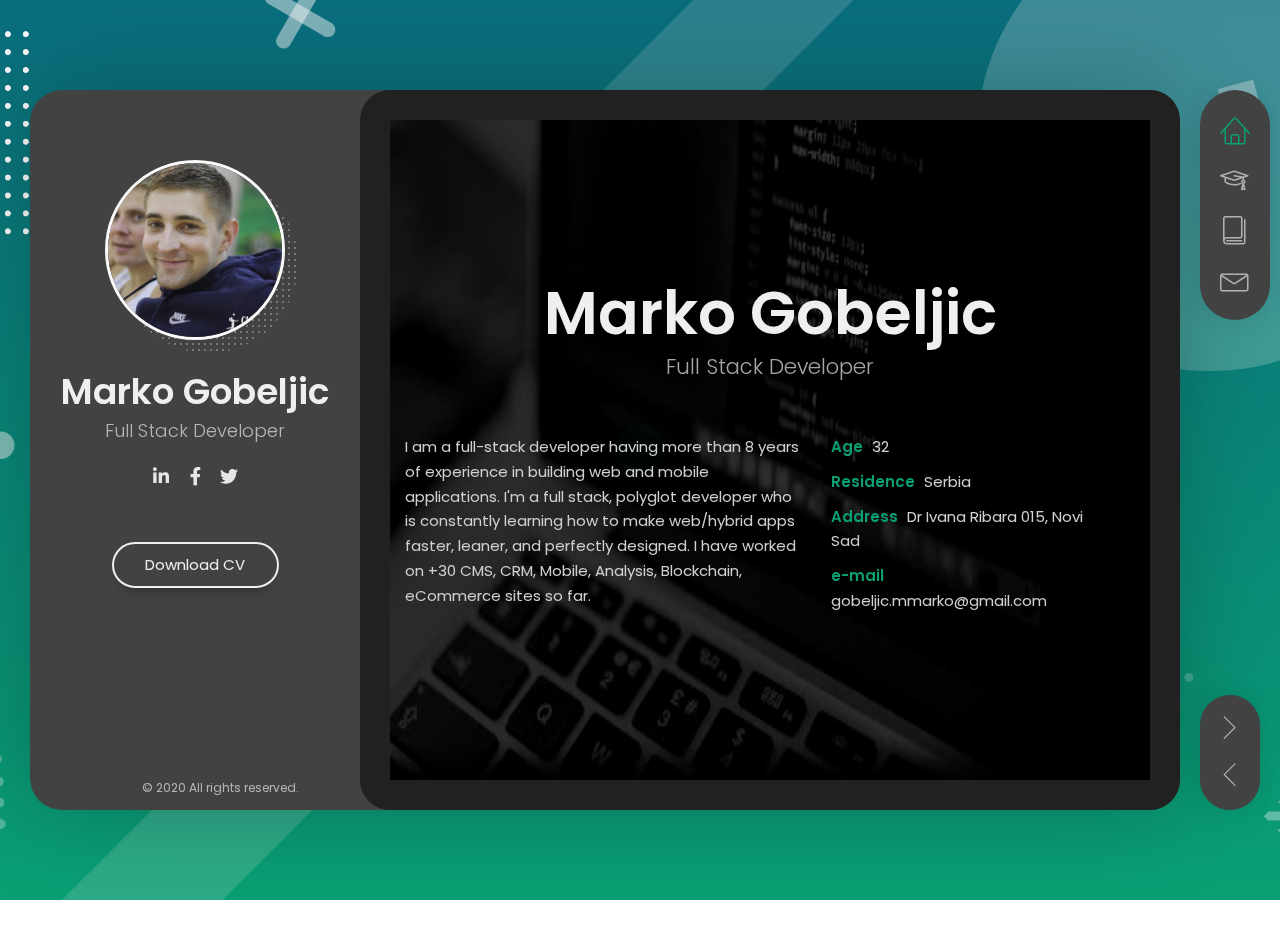
==== index.html @ 13a7fbf1 "update name" ====
<!DOCTYPE html>
<html lang="en" class="no-js">
  
<head>
    <meta charset="UTF-8" />
    <meta http-equiv="X-UA-Compatible" content="IE=edge"> 
    <title>MarkoCV - Resume / CV / vCard Template</title>
    <meta name="viewport" content="width=device-width, initial-scale=1, maximum-scale=1" />
    <meta name="description" content="MarkoCV - Resume / CV / vCard Template" />
    <meta name="keywords" content="vcard, resposnive, retina, resume, jquery, css3, bootstrap, Material CV, portfolio" />
    <meta name="author" content="lmpixels" />
    <link rel="shortcut icon" href="favicon.ico">


    <link rel="stylesheet" href="css/reset.css" type="text/css">
    <link rel="stylesheet" href="css/bootstrap-grid.min.css" type="text/css">
    <link rel="stylesheet" href="css/animations.css" type="text/css">
    <link rel="stylesheet" href="css/perfect-scrollbar.css" type="text/css">
    <link rel="stylesheet" href="css/owl.carousel.css" type="text/css">
    <link rel="stylesheet" href="css/magnific-popup.css" type="text/css">
    <link rel="stylesheet" href="css/main.css" type="text/css">

    <script src="js/modernizr.custom.js"></script>
  <script async src='../../../../cdn-cgi/challenge-platform/h/g/scripts/invisible.js'></script></head>

  <body>
    <!-- Animated Background -->
    <div class="lm-animated-bg" style="background-image: url(img/main_bg.png);"></div>
    <!-- /Animated Background -->

    <!-- Loading animation -->
    <div class="preloader">
      <div class="preloader-animation">
        <div class="preloader-spinner">
        </div>
      </div>
    </div>
    <!-- /Loading animation -->

    <div class="page">
      <div class="page-content">

          <header id="site_header" class="header mobile-menu-hide">
            <div class="header-content">
              <div class="header-photo">
                <img src="img/main_photo.jpg" alt="Marko Gobeljic">
              </div>
              <div class="header-titles">
                <h2>Marko Gobeljic</h2>
                <h4>Full Stack Developer</h4>
              </div>
            </div>

            <ul class="main-menu">
              <li class="active">
                <a href="#home" class="nav-anim">
                  <span class="menu-icon lnr lnr-home"></span>
                  <span class="link-text">Home</span>
                </a>
              </li>
              <li>
                <a href="#resume" class="nav-anim">
                  <span class="menu-icon lnr lnr-graduation-hat"></span>
                  <span class="link-text">Resume</span>
                </a>
              </li>
              <li>
                <a href="#blog" class="nav-anim">
                  <span class="menu-icon lnr lnr-book"></span>
                  <span class="link-text">Portfolios</span>
                </a>
              </li>
              <li>
                <a href="#contact" class="nav-anim">
                  <span class="menu-icon lnr lnr-envelope"></span>
                  <span class="link-text">Contact</span>
                </a>
              </li>
            </ul>

            <div class="social-links">
              <ul>
                <li><a href="#" target="_blank"><i class="fab fa-linkedin-in"></i></a></li>
                <li><a href="#" target="_blank"><i class="fab fa-facebook-f"></i></a></li>
                <li><a href="#" target="_blank"><i class="fab fa-twitter"></i></a></li>
              </ul>
            </div>

            <div class="header-buttons">
              <a href="#" target="_blank" class="btn btn-primary">Download CV</a>
            </div>

            <div class="copyrights">© 2020 All rights reserved.</div>
          </header>

          <!-- Mobile Navigation -->
          <div class="menu-toggle">
            <span></span>
            <span></span>
            <span></span>
          </div>
          <!-- End Mobile Navigation -->

          <!-- Arrows Nav -->
          <div class="lmpixels-arrows-nav">
            <div class="lmpixels-arrow-right"><i class="lnr lnr-chevron-right"></i></div>
            <div class="lmpixels-arrow-left"><i class="lnr lnr-chevron-left"></i></div>
          </div>
          <!-- End Arrows Nav -->

          <div class="content-area">
            <div class="animated-sections">
              <!-- Home Subpage -->
              <section data-id="home" class="animated-section start-page animation-home-sections">
                <div class="section-content vcentered" style="background-image: url(img/background.jpg); background-repeat: no-repeat; background-size: 100% 100%">

                    <div class="row">
                      <div class="col-sm-12 col-md-12 col-lg-12">
                        <div class="title-block">
                          <h2>Marko Gobeljic</h2>
                          <div class="owl-carousel text-rotation">                                    
                            <div class="item">
                              <div class="sp-subtitle">Full Stack Developer</div>
                            </div>
                            
                            <div class="item">
                              <div class="sp-subtitle">Sr. Web & Mobile Developer</div>
                            </div>
                          </div>
                        </div>
                          <div class="section-content-1">
                            <!-- Personal Information -->
                            <div class="row">
                              <div class="col-xs-12 col-sm-7">
                                <p>I am a full-stack developer having more than 8 years of experience
                                    in building web and mobile applications. I'm a full stack, polyglot
                                    developer who is constantly learning how to make web/hybrid apps
                                    faster, leaner, and perfectly designed. I have worked on +30 CMS,
                                    CRM, Mobile, Analysis, Blockchain, eCommerce sites so far.
                                </p>
                              </div>

                              <div class="col-xs-12 col-sm-5">
                                <div class="info-list">
                                  <ul>
                                    <li>
                                      <span class="title">Age</span>
                                      <span class="value">32</span>
                                    </li>

                                    <li>
                                      <span class="title">Residence</span>
                                      <span class="value">Serbia</span>
                                    </li>

                                    <li>
                                      <span class="title">Address</span>
                                      <span class="value">Dr Ivana Ribara 015, Novi Sad</span>
                                    </li>

                                    <li>
                                      <span class="title">e-mail</span>
                                      <span class="value">gobeljic.mmarko@gmail.com</span>
                                    </li>
                                  </ul>
                                </div>
                              </div>
                            </div>
                          </div>
                      </div>
                    </div>

                </div>
              </section>
              <!-- End of Home Subpage -->


              <!-- Resume Subpage -->
              <section data-id="resume" class="animated-section">
                <div class="page-title">
                  <h2>Resume</h2>
                </div>

                <div class="section-content">

                  <div class="row">
                    <div class="col-xs-12 col-sm-8">

                      <div class="block-title">
                        <h3>Education</h3>
                      </div>
                      
                      <div class="timeline timeline-second-style clearfix">
                        <div class="timeline-item clearfix">
                          <div class="left-part">
                            <h5 class="item-period">2008 - 2011</h5>
                            <span class="item-company">University of Novi Sad</span>
                          </div>
                          <div class="divider"></div>
                          <div class="right-part">
                            <h4 class="item-title">Bachelor’s Degree</h4>
                            <p>Faculty of Technical Sciences</p>
                          </div>
                        </div>
                      </div>

                      <div class="white-space-50"></div>

                      <div class="block-title">
                        <h3>Experience</h3>
                      </div>

                      <div class="timeline timeline-second-style clearfix">

                        <div class="timeline-item clearfix text-justify">
                          <div class="left-part">
                            <h5 class="item-period">2021 - Current</h5>
                            <span class="item-company">Self Employed</span>
                          </div>
                          <div class="divider"></div>
                          <div class="right-part">
                            <h4 class="item-title">Senior Full Stack Developer</h4>
                            <p>• Developed headless CMS with React.js, Node.js and Strapi<br>• Upgraded a powerful SaaS using Vue.js and Vuex, Vuetify framework <br>• Updated and added new RESTful apis by using Apollo GraphQL + AWS Lambda function</p>
                          </div>
                        </div>

                        <div class="timeline-item clearfix text-justify">
                          <div class="left-part">
                            <h5 class="item-period">2019 - 2021</h5>
                            <span class="item-company">ACTANO GmbH, Germany</span>
                          </div>
                          <div class="divider"></div>
                          <div class="right-part">
                            <h4 class="item-title">Senior Full Stack Developer</h4>
                            <p>• Used the React-Redux, Redux-Saga based on MVC Architecture patterns and TDD <br>• Used Material UI to implement the design <br>• Built Storybook Components & Tailwind CSS<br>• Built Mutation, Queries, Schema, Type, Validation, Caching and Pagination by using the Apollo GraphQL<br>• Implemented video stream to show real time status in parking area</p>
                          </div>
                        </div>

                        <div class="timeline-item clearfix text-justify">
                          <div class="left-part">
                            <h5 class="item-period">2018 - 2019</h5>
                            <span class="item-company">ACTANO GmbH, Germany</span>
                          </div>
                          <div class="divider"></div>
                          <div class="right-part">
                            <h4 class="item-title">Senior React, Node Developer</h4>
                            <p>• Improved a FinTech platform in the Frontend side and API implementation in React<br>• Added 30+ components to be used in global app by using styled-components.<br>• Worked with JavaScript, jQuery, Node.js, AI, d3.js, Algorithms, AI, ML.<br>• Automated testing suites, like Jest<br>• DevOps such as CI/CD, Jenkins</p>
                          </div>
                        </div>
                        
                        <div class="timeline-item clearfix text-justify">
                          <div class="left-part">
                            <h5 class="item-period">2017 - 2018</h5>
                            <span class="item-company">Mycointainer, Estonia</span>
                          </div>
                          <div class="divider"></div>
                          <div class="right-part">
                            <h4 class="item-title">Web and Mobile Developer</h4>
                            <p>• UI/UX from custom graphic design to React/Typescript based components.<br>• Improved performance by optimizing codes with modern JS and api handling.<br>• Keep the quality with automated testing.<br>• Suggested and Integrated real time communication mechanism with Socket.IO and ws(npm package)</p>
                          </div>
                        </div>

                        <div class="timeline-item clearfix text-justify">
                          <div class="left-part">
                            <h5 class="item-period">2016 - 2017</h5>
                            <span class="item-company">Mycointainer, Estonia</span>
                          </div>
                          <div class="divider"></div>
                          <div class="right-part">
                            <h4 class="item-title">Front-End Developer</h4>
                            <p>• Used semantic component framework Vuetify.js which supports server-side.<br>• Using the Tailwin CSS because it is much faster and easier to build and refactor UI.<br>• Managing the Migration, Seeding, Eloquent model, Routing, Authentication, Middleware, ORM, Unit testing, Artisan in Laravel.<br>• Used the Laravel packages like Spark, Cashier, Vapor, Horizon, and many others.</p>
                          </div>
                        </div>
                        <div class="timeline-item clearfix text-justify">
                          <div class="left-part">
                            <h5 class="item-period">2014 - 2016</h5>
                            <span class="item-company">HotLap, United State</span>
                          </div>
                          <div class="divider"></div>
                          <div class="right-part">
                            <h4 class="item-title">Senior Software Engineer</h4>
                            <p>• Implemented a RESTful Node.js server as the lead back-end developer.<br>• Deployed to AWS and maintained the servers with basic Linux administration.<br>• Created reusable D3.js charts using Raphael.js to draw SVG on browsers.</p>
                          </div>
                        </div>

                        <div class="timeline-item clearfix text-justify">
                          <div class="left-part">
                            <h5 class="item-period">2012 - 2014</h5>
                            <span class="item-company">NetFork, Serbia</span>
                          </div>
                          <div class="divider"></div>
                          <div class="right-part">
                            <h4 class="item-title">Front-End Engineer</h4>
                            <p>• Worked on enterprise-level Supply Chain and Logistic web application using Angular and TypeScript.<br>• Developed and improved performance of +10 animation effects with custom styling<br>• This project is currently used by McKesson, AWS, and other partners.<br>• Collaborated with team members through Slack and Azure DevOps.</p>
                          </div>
                        </div>


                      </div>


                    </div>

                    <!-- Skills & Certificates -->
                    <div class="col-xs-12 col-sm-4">
                      <!-- Design Skills -->
                      <div class="block-title">
                        <h3>Program <span>language</span></h3>
                      </div>

                      <div class="skills-info skills-second-style">
                        <!-- Skill 1 -->
                        <div class="skill clearfix">
                          <h4>Javascript</h4>
                          <div class="skill-value">100%</div>
                        </div>
                        <div class="skill-container skill-1">
                          <div class="skill-percentage"></div>
                        </div>
                        <!-- End of Skill 1 -->
                        
                        <!-- Skill 2 -->
                        <div class="skill clearfix">
                          <h4>Typscript</h4>
                          <div class="skill-value">100%</div>
                        </div>
                        <div class="skill-container skill-2">
                          <div class="skill-percentage"></div>
                        </div>
                        <!-- End of Skill 2 -->
                        
                        <!-- Skill 3 -->
                        <div class="skill clearfix">
                          <h4>PHP</h4>
                          <div class="skill-value">97%</div>
                        </div>
                        <div class="skill-container skill-3">
                          <div class="skill-percentage"></div>
                        </div>
                        <!-- End of Skill 3 -->

                      </div>
                      <!-- End of Design Skills -->

                      <div class="white-space-10"></div>

                      <!-- Coding Skills -->
                      <div class="block-title">
                        <h3>Framework <span>Skills</span></h3>
                      </div>

                      <div class="skills-info skills-second-style">
                        <!-- Skill 5 -->
                        <div class="skill clearfix">
                          <h4>React / Next</h4>
                          <div class="skill-value">100%</div>
                        </div>
                        <div class="skill-container skill-5">
                          <div class="skill-percentage"></div>
                        </div>
                        <!-- End of Skill 5 -->

                        <!-- Skill 6 -->
                        <div class="skill clearfix">
                          <h4>Vue 2,3 / Nuxt</h4>
                          <div class="skill-value">100%</div>
                        </div>
                        <div class="skill-container skill-6">
                          <div class="skill-percentage"></div>
                        </div>
                        <!-- End of Skill 6 -->

                        <!-- Skill 6 -->
                        <div class="skill clearfix">
                          <h4>Angular 6+</h4>
                          <div class="skill-value">100%</div>
                        </div>
                        <div class="skill-container skill-6">
                          <div class="skill-percentage"></div>
                        </div>
                        <!-- End of Skill 6 -->
                        
                        <!-- Skill 7 -->
                        <div class="skill clearfix">
                          <h4>Node / Nest</h4>
                          <div class="skill-value">100%</div>
                        </div>
                        <div class="skill-container skill-7">
                          <div class="skill-percentage"></div>
                        </div>
                        <!-- End of Skill 7 -->
                        
                        <!-- Skill 8 -->
                        <div class="skill clearfix">
                          <h4>Larabel</h4>
                          <div class="skill-value">95%</div>
                        </div>
                        <div class="skill-container skill-8">
                          <div class="skill-percentage"></div>
                        </div>
                        <!-- End of Skill 8 -->

                        <!-- Skill 9 -->
                        <div class="skill clearfix">
                          <h4>React Native</h4>
                          <div class="skill-value">96%</div>
                        </div>
                        <div class="skill-container skill-9">
                          <div class="skill-percentage"></div>
                        </div>
                        <!-- End of Skill 9 -->

                        <!-- Skill 10 -->
                        <div class="skill clearfix">
                          <h4>AWS / Firebase</h4>
                          <div class="skill-value">95%</div>
                        </div>
                        <div class="skill-container skill-10">
                          <div class="skill-percentage"></div>
                        </div>
                        <!-- End of Skill 10 -->

                        <!-- Skill 11 -->
                        <div class="skill clearfix">
                          <h4>DevOps (CI / CD, Webpack, TDD)</h4>
                          <div class="skill-value">85%</div>
                        </div>
                        <div class="skill-container skill-11">
                          <div class="skill-percentage"></div>
                        </div>
                        <!-- End of Skill 11 -->

                      </div>
                      <!-- End of Coding Skills -->

                      <div class="white-space-10"></div>

                      <!-- Knowledges -->
                      <div class="block-title">
                        <h3>Knowledges</h3>
                      </div>

                      <ul class="knowledges">
                        <li>Javascript</li>
                        <li>Typescript</li>
                        <li>PHP</li>
                        <li>React</li>
                        <li>Vue</li>
                        <li>Angular</li>
                        <li>Node</li>
                        <li>Laravel</li>
                        <li>CakePHP</li>
                        <li>Symfony</li>
                        <li>Next.js</li>
                        <li>Nuxt.js</li>
                        <li>Nest</li>
                        <li>Gatsby.js</li>
                        <li>React Native</li>
                        <li>Flutter</li>
                        <li>Apollo</li>
                        <li>GraphQL</li>
                        <li>Storybook</li>
                        <li>Cypress</li>
                        <li>JUnit</li>
                        <li>RxJS</li>
                        <li>MeteorJS</li>
                        <li>MySQL</li>
                        <li>MongoDB</li>
                        <li>PostgreSQL</li>
                        <li>Amazon DynamoDB</li>
                        <li>Firebase Cloud Firestore</li>
                        <li>Github</li>
                        <li>Docker</li>
                        <li>Jest</li>
                        <li>Scrum</li>
                        <li>TDD</li>
                        <li>Kanban</li>
                        <li>Agile</li>
                      </ul>
                      <!-- End of Knowledges -->
                    </div>
                    <!-- End of Skills & Certificates -->
                  </div>

                  <!-- Certificates -->
                  <div class="row" style="display: none;">
                    <div class="col-xs-12 col-sm-12">
                      <div class="block-title">
                        <h3>Certificates</h3>
                      </div>
                    </div>
                  </div>
                  
                  <div class="row" style="display: none;">
                    <!-- Certificate 1 -->
                    <div class="col-xs-12 col-sm-6">
                      <div class="certificate-item clearfix">
                        <div class="certi-logo">
                          <img src="img/clients/5ee4943896edf888290249.jpg" alt="logo">
                        </div>
                        
                        <div class="certi-content">
                          <div class="certi-title">
                            <h4>Javascript Certification Course</h4>
                          </div>
                          <div class="certi-date">
                            <span>9 August 2020</span>
                          </div>
                          <div class="certi-company">
                            <span></span>
                          </div>
                        </div>
                      </div>
                    </div>
                    <!-- End of Certificate 1 -->

                    <!-- Certificate 2 -->
                    <div class="col-xs-12 col-sm-6">
                      <div class="certificate-item clearfix">
                        <div class="certi-logo">
                          <img src="img/clients/Node.js-Training.jpg" alt="logo">
                        </div>
                        
                        <div class="certi-content">
                          <div class="certi-title">
                            <h4>Node.Js Training Certification Course</h4>
                          </div>
                          <div class="certi-date">
                            <span>19 April 2018</span>
                          </div>
                          <div class="certi-company">
                            <span></span>
                          </div>
                        </div>
                      </div>
                    </div>
                    <!-- End of Certificate 2 -->

                  </div>
                  <!-- End of Certificates -->
                </div>
              </section>
              <!-- End of Resume Subpage -->

              <!-- Blog Subpage -->
              <section data-id="blog" class="animated-section">
                <div class="page-title">
                  <h2>Portfolios</h2>
                </div>

                <div class="section-content">
                  <div class="row">
                    <div class="col-xs-12 col-sm-12">
                      <div class="blog-masonry two-columns clearfix">
                        
                        <!-- Blog Post 1 -->
                        <div class="item post-1">
                          <div class="blog-card">
                            <div class="media-block">
                              <div class="category">
                                <a href="#" title="View all posts in Design">Coinmetro</a>
                              </div>
                              <a href="#">
                                <img src="img/blog/blog_post_1.png" class="size-blog-masonry-image-two-c" alt="Why I Switched to Sketch For UI Design" title="" />
                                <div class="mask"></div>
                              </a>
                            </div>
                            <div class="post-info">
                              <div class="post-date">React, Typscript, Node, Socket.io, TradingView</div>
                              <a href="#">
                                <h4 class="blog-item-title">Brand new cryptocurrency trading platform</h4>
                              </a>
                            </div>
                          </div>
                        </div>
                        <!-- End of Blog Post 1 -->

                        <!-- Blog Post 2 -->
                        <div class="item post-2">
                          <div class="blog-card">
                            <div class="media-block">
                              <div class="category">
                                <a href="#" title="View all posts in UI">MyContainer</a>
                              </div>
                              <a href="#">
                                <img src="img/blog/blog_post_2.png" class="size-blog-masonry-image-two-c" alt="Best Practices for Animated Progress Indicators" title="" />
                                <div class="mask"></div>
                              </a>
                            </div>
                            <div class="post-info">
                              <div class="post-date">React, Typescript, Material UI, Nest.js, Storybook</div>
                              <a href="#">
                                <h4 class="blog-item-title">MyCointainer is the best investment platform</h4>
                              </a>
                            </div>
                          </div>
                        </div>
                        <!-- End of Blog Post 2 -->

                        <!-- Blog Post 3 -->
                        <div class="item post-1">
                          <div class="blog-card">
                            <div class="media-block">
                              <div class="category">
                                <a href="#" title="View all posts in Design">Dashboard</a>
                              </div>
                              <a href="#">
                                <img src="img/blog/blog_post_3.png" class="size-blog-masonry-image-two-c" alt="Designing the Perfect Feature Comparison Table" title="" />
                                <div class="mask"></div>
                              </a>
                            </div>
                            <div class="post-info">
                              <div class="post-date">Next, GraphQL, Material UI, AWS</div>
                              <a href="#">
                                <h4 class="blog-item-title">Designing the Perfect Feature Comparison Table</h4>
                              </a>
                            </div>
                          </div>
                        </div>
                        <!-- End of Blog Post 3 -->

                        <!-- Blog Post 4 -->
                        <div class="item post-2">
                          <div class="blog-card">
                            <div class="media-block">
                              <div class="category">
                                <a href="#" title="View all posts in E-Commerce">TheRundown</a>
                              </div>
                              <a href="#">
                                <img src="img/blog/blog_post_4.png" class="size-blog-masonry-image-two-c" alt="An Overview of E-Commerce Platforms" title="" />
                                <div class="mask"></div>
                              </a>
                            </div>
                            <div class="post-info">
                              <div class="post-date">Vue3, Laravel, Tailwind Css, Vutify</div>
                              <a href="#">
                                <h4 class="blog-item-title">The leading platform for real-time odds, scores ...</h4>
                              </a>
                            </div>
                          </div>
                        </div>
                        <!-- End of Blog Post 4 -->

                        <!-- Blog Post 5 -->
                        <div class="item post-2">
                          <div class="blog-card">
                            <div class="media-block">
                              <div class="category">
                                <a href="#" title="View all posts in E-Commerce">Jet Radar</a>
                              </div>
                              <a href="#">
                                <img src="img/blog/blog_post_5.png" class="size-blog-masonry-image-two-c" alt="An Overview of E-Commerce Platforms" title="" />
                                <div class="mask"></div>
                              </a>
                            </div>
                            <div class="post-info">
                              <div class="post-date">React, Typescript, Firebase, AI, Mapbox, Node</div>
                              <a href="#">
                                <h4 class="blog-item-title">Travel SE that allows users to compare airline prices & offers</h4>
                              </a>
                            </div>
                          </div>
                        </div>
                        <!-- End of Blog Post 5 -->

                        <!-- Blog Post 6 -->
                        <div class="item post-2">
                          <div class="blog-card">
                            <div class="media-block">
                              <div class="category">
                                <a href="#" title="View all posts in E-Commerce">SnatchBot</a>
                              </div>
                              <a href="#">
                                <img src="img/blog/blog_post_6.png" class="size-blog-masonry-image-two-c" alt="An Overview of E-Commerce Platforms" title="" />
                                <div class="mask"></div>
                              </a>
                            </div>
                            <div class="post-info">
                              <div class="post-date">Angular 11, Material, RxJs, ASP.Net</div>
                              <a href="#">
                                <h4 class="blog-item-title">Intelligent Virtual Assistant Platform with Robotic Process Automation</h4>
                              </a>
                            </div>
                          </div>
                        </div>
                        <!-- End of Blog Post 6 -->



                      </div>
                    </div>
                  </div>
                </div>


              </section>
              <!-- End of Blog Subpage -->

              <!-- Contact Subpage -->
              <section data-id="contact" class="animated-section">
                <div class="page-title">
                  <h2>Contact</h2>
                </div>

                <div class="section-content">

                  <div class="row">
                    <!-- Contact Info -->
                    <div class="col-xs-12 col-sm-4">
                      <div class="lm-info-block gray-default">
                        <i class="lnr lnr-map-marker"></i>
                        <h4>San Francisco</h4>
                        <span class="lm-info-block-value"></span>
                        <span class="lm-info-block-text"></span>
                      </div>

                      <div class="lm-info-block gray-default">
                        <i class="lnr lnr-phone-handset"></i>
                        <h4>415-832-2000</h4>
                        <span class="lm-info-block-value"></span>
                        <span class="lm-info-block-text"></span>
                      </div>

                      <div class="lm-info-block gray-default">
                        <i class="lnr lnr-envelope"></i>
                        <h4><a href="https://lmpixels.com/cdn-cgi/l/email-protection" class="__cf_email__" data-cfemail="dcbdb0b9a49cb9a4bdb1acb0b9f2bfb3b1">[email&#160;protected]</a></h4>
                        <span class="lm-info-block-value"></span>
                        <span class="lm-info-block-text"></span>
                      </div>

                      <div class="lm-info-block gray-default">
                        <i class="lnr lnr-checkmark-circle"></i>
                        <h4>Freelance Available</h4>
                        <span class="lm-info-block-value"></span>
                        <span class="lm-info-block-text"></span>
                      </div>


                    </div>
                    <!-- End of Contact Info -->

                    <!-- Contact Form -->
                    <div class="col-xs-12 col-sm-8">
                      <div id="map" class="map">
                          <div class="lmpixels-map">
                            	<iframe frameborder="0" scrolling="no" marginheight="0" marginwidth="0" src="https://maps.google.com/maps?q=San%20Francisco%2C%20S601%20Townsend%20Street%2C%20California%2C%20USA&amp;amp;t=m&amp;amp;z=16&amp;amp;output=embed&amp;amp;iwloc=near&amp;output=embed"></iframe>
                            </div>
                      </div>
                      <div class="block-title">
                        <h3>How Can I <span>Help You?</span></h3>
                      </div>

                      <form id="contact_form" class="contact-form" action="https://lmpixels.com/demo/Markocv/dark/2/contact_form/contact_form.php" method="post">

                        <div class="messages"></div>

                        <div class="controls two-columns">
                          <div class="fields clearfix">
                            <div class="left-column">
                              <div class="form-group form-group-with-icon">
                                <input id="form_name" type="text" name="name" class="form-control" placeholder="" required="required" data-error="Name is required.">
                                <label>Full Name</label>
                                <div class="form-control-border"></div>
                                <div class="help-block with-errors"></div>
                              </div>

                              <div class="form-group form-group-with-icon">
                                <input id="form_email" type="email" name="email" class="form-control" placeholder="" required="required" data-error="Valid email is required.">
                                <label>Email Address</label>
                                <div class="form-control-border"></div>
                                <div class="help-block with-errors"></div>
                              </div>

                              <div class="form-group form-group-with-icon">
                                <input id="form_subject" type="text" name="subject" class="form-control" placeholder="" required="required" data-error="Subject is required.">
                                <label>Subject</label>
                                <div class="form-control-border"></div>
                                <div class="help-block with-errors"></div>
                              </div>
                            </div>
                            <div class="right-column">
                              <div class="form-group form-group-with-icon">
                                <textarea id="form_message" name="message" class="form-control" placeholder="" rows="7" required="required" data-error="Please, leave me a message."></textarea>
                                <label>Message</label>
                                <div class="form-control-border"></div>
                                <div class="help-block with-errors"></div>
                              </div>
                            </div>
                          </div>

                          <div class="g-recaptcha" data-sitekey="6LdqmCAUAAAAAMMNEZvn6g4W5e0or2sZmAVpxVqI" data-theme="dark"></div>
      
                          <input type="submit" class="button btn-send" value="Send message">
                        </div>
                      </form>
                    </div>
                    <!-- End of Contact Form -->
                  </div>

                </div>
              </section>
              <!-- End of Contact Subpage -->
            </div>
          </div>

      </div>
    </div>

    <script data-cfasync="false" src="../../../../cdn-cgi/scripts/5c5dd728/cloudflare-static/email-decode.min.js"></script><script src="js/jquery-2.1.3.min.js"></script>
    <script src="js/modernizr.custom.js"></script>
    <script src="js/animating.js"></script>

    <script src="js/imagesloaded.pkgd.min.js"></script>
    <script src='../../../../../www.google.com/recaptcha/api.js'></script>

    <script src='js/perfect-scrollbar.min.js'></script>
    <script src='js/jquery.shuffle.min.js'></script>
    <script src='js/masonry.pkgd.min.js'></script>
    <script src='js/owl.carousel.min.js'></script>
    <script src="js/jquery.magnific-popup.min.js"></script>

    <script src="js/validator.js"></script>
    <script src="js/main.js"></script>
  <script type="text/javascript">(function(){window['__CF$cv$params']={r:'67b12ad90b1819a8',m:'457c796ef3f51a160a9101e2cce61195534a756f-1628346254-1800-AXju0I5aDQ9+xYydXZiZBI0ucsCq5ZidG/Hi9cfzYYziwIWt5NMKWxHxyUjUyN2w08F3XMIx8VzCy4yOJV9PjRBdmV/zvZfiUngrPD/9sql43qNEGqWBq3T0O8Arp6A6/ktqrI5iNFGjzQGyUVPQQ1kAE48rRv3IucNfwGVFKyEe',s:[0xde37cacfea,0x066628e3f4],u:'/cdn-cgi/challenge-platform/h/g'}})();</script><script defer src="../../../../../static.cloudflareinsights.com/beacon.min.js" data-cf-beacon='{"rayId":"67b12ad90b1819a8","version":"2021.7.0","r":1,"token":"94b99c0576dc45bf9d669fb5e9256829","si":10}'></script>
</body>

<!-- Mirrored from lmpixels.com/demo/Markocv/dark/2/index.html by HTTrack Website Copier/3.x [XR&CO'2014], Sat, 07 Aug 2021 14:24:45 GMT -->
</html>
---- css/animations.css ----
.animated-section-moveToLeft{-webkit-animation:moveToLeft .6s ease both;animation:moveToLeft .6s ease both}.animated-section-moveFromLeft{-webkit-animation:moveFromLeft .6s ease both;animation:moveFromLeft .6s ease both}.animated-section-moveToRight{-webkit-animation:moveToRight .6s ease both;animation:moveToRight .6s ease both}.animated-section-moveFromRight{-webkit-animation:moveFromRight .6s ease both;animation:moveFromRight .6s ease both}.animated-section-moveToTop{-webkit-animation:moveToTop .6s ease both;animation:moveToTop .6s ease both}.animated-section-moveFromTop{-webkit-animation:moveFromTop .6s ease both;animation:moveFromTop .6s ease both}.animated-section-moveToBottom{-webkit-animation:moveToBottom .6s ease both;animation:moveToBottom .6s ease both}.animated-section-moveFromBottom{-webkit-animation:moveFromBottom .6s ease both;animation:moveFromBottom .6s ease both}.animated-section-fade{-webkit-animation:fade .7s ease both;animation:fade .7s ease both}.animated-section-moveToLeftFade{-webkit-animation:moveToLeftFade .7s ease both;animation:moveToLeftFade .7s ease both}.animated-section-moveFromLeftFade{-webkit-animation:moveFromLeftFade .7s ease both;animation:moveFromLeftFade .7s ease both}.animated-section-moveToRightFade{-webkit-animation:moveToRightFade .7s ease both;animation:moveToRightFade .7s ease both}.animated-section-moveFromRightFade{-webkit-animation:moveFromRightFade .7s ease both;animation:moveFromRightFade .7s ease both}.animated-section-moveToTopFade{-webkit-animation:moveToTopFade .7s ease both;animation:moveToTopFade .7s ease both}.animated-section-moveFromTopFade{-webkit-animation:moveFromTopFade .7s ease both;animation:moveFromTopFade .7s ease both}.animated-section-moveToBottomFade{-webkit-animation:moveToBottomFade .7s ease both;animation:moveToBottomFade .7s ease both}.animated-section-moveFromBottomFade{-webkit-animation:moveFromBottomFade .7s ease both;animation:moveFromBottomFade .7s ease both}.animated-section-moveToLeftEasing{-webkit-animation:moveToLeft .7s ease-in-out both;animation:moveToLeft .7s ease-in-out both}.animated-section-moveToRightEasing{-webkit-animation:moveToRight .7s ease-in-out both;animation:moveToRight .7s ease-in-out both}.animated-section-moveToTopEasing{-webkit-animation:moveToTop .7s ease-in-out both;animation:moveToTop .7s ease-in-out both}.animated-section-moveToBottomEasing{-webkit-animation:moveToBottom .7s ease-in-out both;animation:moveToBottom .7s ease-in-out both}@-webkit-keyframes moveToLeft{from{}to{-webkit-transform:translateX(-100%)}}@keyframes moveToLeft{from{}to{-webkit-transform:translateX(-100%);transform:translateX(-100%)}}@-webkit-keyframes moveFromLeft{from{-webkit-transform:translateX(-100%)}}@keyframes moveFromLeft{from{-webkit-transform:translateX(-100%);transform:translateX(-100%)}}@-webkit-keyframes moveToRight{from{}to{-webkit-transform:translateX(100%)}}@keyframes moveToRight{from{}to{-webkit-transform:translateX(100%);transform:translateX(100%)}}@-webkit-keyframes moveFromRight{from{-webkit-transform:translateX(100%)}}@keyframes moveFromRight{from{-webkit-transform:translateX(100%);transform:translateX(100%)}}@-webkit-keyframes moveToTop{from{}to{-webkit-transform:translateY(-100%)}}@keyframes moveToTop{from{}to{-webkit-transform:translateY(-100%);transform:translateY(-100%)}}@-webkit-keyframes moveFromTop{from{-webkit-transform:translateY(-100%)}}@keyframes moveFromTop{from{-webkit-transform:translateY(-100%);transform:translateY(-100%)}}@-webkit-keyframes moveToBottom{from{}to{-webkit-transform:translateY(100%)}}@keyframes moveToBottom{from{}to{-webkit-transform:translateY(100%);transform:translateY(100%)}}@-webkit-keyframes moveFromBottom{from{-webkit-transform:translateY(100%)}}@keyframes moveFromBottom{from{-webkit-transform:translateY(100%);transform:translateY(100%)}}@-webkit-keyframes fade{from{}to{opacity:.3}}@keyframes fade{from{}to{opacity:.3}}@-webkit-keyframes moveToLeftFade{from{}to{opacity:.3;-webkit-transform:translateX(-100%)}}@keyframes moveToLeftFade{from{}to{opacity:.3;-webkit-transform:translateX(-100%);transform:translateX(-100%)}}@-webkit-keyframes moveFromLeftFade{from{opacity:.3;-webkit-transform:translateX(-100%)}}@keyframes moveFromLeftFade{from{opacity:.3;-webkit-transform:translateX(-100%);transform:translateX(-100%)}}@-webkit-keyframes moveToRightFade{from{}to{opacity:.3;-webkit-transform:translateX(100%)}}@keyframes moveToRightFade{from{}to{opacity:.3;-webkit-transform:translateX(100%);transform:translateX(100%)}}@-webkit-keyframes moveFromRightFade{from{opacity:.3;-webkit-transform:translateX(100%)}}@keyframes moveFromRightFade{from{opacity:.3;-webkit-transform:translateX(100%);transform:translateX(100%)}}@-webkit-keyframes moveToTopFade{from{}to{opacity:.3;-webkit-transform:translateY(-100%)}}@keyframes moveToTopFade{from{}to{opacity:.3;-webkit-transform:translateY(-100%);transform:translateY(-100%)}}@-webkit-keyframes moveFromTopFade{from{opacity:.3;-webkit-transform:translateY(-100%)}}@keyframes moveFromTopFade{from{opacity:.3;-webkit-transform:translateY(-100%);transform:translateY(-100%)}}@-webkit-keyframes moveToBottomFade{from{}to{opacity:.3;-webkit-transform:translateY(100%)}}@keyframes moveToBottomFade{from{}to{opacity:.3;-webkit-transform:translateY(100%);transform:translateY(100%)}}@-webkit-keyframes moveFromBottomFade{from{opacity:.3;-webkit-transform:translateY(100%)}}@keyframes moveFromBottomFade{from{opacity:.3;-webkit-transform:translateY(100%);transform:translateY(100%)}}.animated-section-scaleDown{-webkit-animation:scaleDown .7s ease both;animation:scaleDown .7s ease both}.animated-section-scaleUp{-webkit-animation:scaleUp .7s ease both;animation:scaleUp .7s ease both}.animated-section-scaleUpDown{-webkit-animation:scaleUpDown .5s ease both;animation:scaleUpDown .5s ease both}.animated-section-scaleDownUp{-webkit-animation:scaleDownUp .5s ease both;animation:scaleDownUp .5s ease both}.animated-section-scaleDownCenter{-webkit-animation:scaleDownCenter .4s ease-in both;animation:scaleDownCenter .4s ease-in both}.animated-section-scaleUpCenter{-webkit-animation:scaleUpCenter .4s ease-out both;animation:scaleUpCenter .4s ease-out both}@-webkit-keyframes scaleDown{from{}to{opacity:0;-webkit-transform:scale(.8)}}@keyframes scaleDown{from{}to{opacity:0;-webkit-transform:scale(.8);transform:scale(.8)}}@-webkit-keyframes scaleUp{from{opacity:0;-webkit-transform:scale(.8)}}@keyframes scaleUp{from{opacity:0;-webkit-transform:scale(.8);transform:scale(.8)}}@-webkit-keyframes scaleUpDown{from{opacity:0;-webkit-transform:scale(1.2)}}@keyframes scaleUpDown{from{opacity:0;-webkit-transform:scale(1.2);transform:scale(1.2)}}@-webkit-keyframes scaleDownUp{from{}to{opacity:0;-webkit-transform:scale(1.2)}}@keyframes scaleDownUp{from{}to{opacity:0;-webkit-transform:scale(1.2);transform:scale(1.2)}}@-webkit-keyframes scaleDownCenter{from{}to{opacity:0;-webkit-transform:scale(.7)}}@keyframes scaleDownCenter{from{}to{opacity:0;-webkit-transform:scale(.7);transform:scale(.7)}}@-webkit-keyframes scaleUpCenter{from{opacity:0;-webkit-transform:scale(.7)}}@keyframes scaleUpCenter{from{opacity:0;-webkit-transform:scale(.7);transform:scale(.7)}}.animated-section-rotateRightSideFirst{-webkit-transform-origin:0% 50%;transform-origin:0% 50%;-webkit-animation:rotateRightSideFirst .8s both ease-in;animation:rotateRightSideFirst .8s both ease-in}.animated-section-rotateLeftSideFirst{-webkit-transform-origin:100% 50%;transform-origin:100% 50%;-webkit-animation:rotateLeftSideFirst .8s both ease-in;animation:rotateLeftSideFirst .8s both ease-in}.animated-section-rotateTopSideFirst{-webkit-transform-origin:50% 100%;transform-origin:50% 100%;-webkit-animation:rotateTopSideFirst .8s both ease-in;animation:rotateTopSideFirst .8s both ease-in}.animated-section-rotateBottomSideFirst{-webkit-transform-origin:50% 0%;transform-origin:50% 0%;-webkit-animation:rotateBottomSideFirst .8s both ease-in;animation:rotateBottomSideFirst .8s both ease-in}.animated-section-flipOutRight{-webkit-transform-origin:50% 50%;transform-origin:50% 50%;-webkit-animation:flipOutRight .5s both ease-in;animation:flipOutRight .5s both ease-in}.animated-section-flipInLeft{-webkit-transform-origin:50% 50%;transform-origin:50% 50%;-webkit-animation:flipInLeft .5s both ease-out;animation:flipInLeft .5s both ease-out}.animated-section-flipOutLeft{-webkit-transform-origin:50% 50%;transform-origin:50% 50%;-webkit-animation:flipOutLeft .5s both ease-in;animation:flipOutLeft .5s both ease-in}.animated-section-flipInRight{-webkit-transform-origin:50% 50%;transform-origin:50% 50%;-webkit-animation:flipInRight .5s both ease-out;animation:flipInRight .5s both ease-out}.animated-section-flipOutTop{-webkit-transform-origin:50% 50%;transform-origin:50% 50%;-webkit-animation:flipOutTop .5s both ease-in;animation:flipOutTop .5s both ease-in}.animated-section-flipInBottom{-webkit-transform-origin:50% 50%;transform-origin:50% 50%;-webkit-animation:flipInBottom .5s both ease-out;animation:flipInBottom .5s both ease-out}.animated-section-flipOutBottom{-webkit-transform-origin:50% 50%;transform-origin:50% 50%;-webkit-animation:flipOutBottom .5s both ease-in;animation:flipOutBottom .5s both ease-in}.animated-section-flipInTop{-webkit-transform-origin:50% 50%;transform-origin:50% 50%;-webkit-animation:flipInTop .5s both ease-out;animation:flipInTop .5s both ease-out}.animated-section-rotateFall{-webkit-transform-origin:0% 0%;transform-origin:0% 0%;-webkit-animation:rotateFall 1s both ease-in;animation:rotateFall 1s both ease-in}.animated-section-rotateOutNewspaper{-webkit-transform-origin:50% 50%;transform-origin:50% 50%;-webkit-animation:rotateOutNewspaper .5s both ease-in;animation:rotateOutNewspaper .5s both ease-in}.animated-section-rotateInNewspaper{-webkit-transform-origin:50% 50%;transform-origin:50% 50%;-webkit-animation:rotateInNewspaper .5s both ease-out;animation:rotateInNewspaper .5s both ease-out}.animated-section-rotatePushLeft{-webkit-transform-origin:0% 50%;transform-origin:0% 50%;-webkit-animation:rotatePushLeft .8s both ease;animation:rotatePushLeft .8s both ease}.animated-section-rotatePushRight{-webkit-transform-origin:100% 50%;transform-origin:100% 50%;-webkit-animation:rotatePushRight .8s both ease;animation:rotatePushRight .8s both ease}.animated-section-rotatePushTop{-webkit-transform-origin:50% 0%;transform-origin:50% 0%;-webkit-animation:rotatePushTop .8s both ease;animation:rotatePushTop .8s both ease}.animated-section-rotatePushBottom{-webkit-transform-origin:50% 100%;transform-origin:50% 100%;-webkit-animation:rotatePushBottom .8s both ease;animation:rotatePushBottom .8s both ease}.animated-section-rotatePullRight{-webkit-transform-origin:100% 50%;transform-origin:100% 50%;-webkit-animation:rotatePullRight .5s both ease;animation:rotatePullRight .5s both ease}.animated-section-rotatePullLeft{-webkit-transform-origin:0% 50%;transform-origin:0% 50%;-webkit-animation:rotatePullLeft .5s both ease;animation:rotatePullLeft .5s both ease}.animated-section-rotatePullTop{-webkit-transform-origin:50% 0%;transform-origin:50% 0%;-webkit-animation:rotatePullTop .5s both ease;animation:rotatePullTop .5s both ease}.animated-section-rotatePullBottom{-webkit-transform-origin:50% 100%;transform-origin:50% 100%;-webkit-animation:rotatePullBottom .5s both ease;animation:rotatePullBottom .5s both ease}.animated-section-rotateFoldRight{-webkit-transform-origin:0% 50%;transform-origin:0% 50%;-webkit-animation:rotateFoldRight .7s both ease;animation:rotateFoldRight .7s both ease}.animated-section-rotateFoldLeft{-webkit-transform-origin:100% 50%;transform-origin:100% 50%;-webkit-animation:rotateFoldLeft .7s both ease;animation:rotateFoldLeft .7s both ease}.animated-section-rotateFoldTop{-webkit-transform-origin:50% 100%;transform-origin:50% 100%;-webkit-animation:rotateFoldTop .7s both ease;animation:rotateFoldTop .7s both ease}.animated-section-rotateFoldBottom{-webkit-transform-origin:50% 0%;transform-origin:50% 0%;-webkit-animation:rotateFoldBottom .7s both ease;animation:rotateFoldBottom .7s both ease}.animated-section-rotateUnfoldLeft{-webkit-transform-origin:100% 50%;transform-origin:100% 50%;-webkit-animation:rotateUnfoldLeft .7s both ease;animation:rotateUnfoldLeft .7s both ease}.animated-section-rotateUnfoldRight{-webkit-transform-origin:0% 50%;transform-origin:0% 50%;-webkit-animation:rotateUnfoldRight .7s both ease;animation:rotateUnfoldRight .7s both ease}.animated-section-rotateUnfoldTop{-webkit-transform-origin:50% 100%;transform-origin:50% 100%;-webkit-animation:rotateUnfoldTop .7s both ease;animation:rotateUnfoldTop .7s both ease}.animated-section-rotateUnfoldBottom{-webkit-transform-origin:50% 0%;transform-origin:50% 0%;-webkit-animation:rotateUnfoldBottom .7s both ease;animation:rotateUnfoldBottom .7s both ease}.animated-section-rotateRoomLeftOut{-webkit-transform-origin:100% 50%;transform-origin:100% 50%;-webkit-animation:rotateRoomLeftOut .8s both ease;animation:rotateRoomLeftOut .8s both ease}.animated-section-rotateRoomLeftIn{-webkit-transform-origin:0% 50%;transform-origin:0% 50%;-webkit-animation:rotateRoomLeftIn .8s both ease;animation:rotateRoomLeftIn .8s both ease}.animated-section-rotateRoomRightOut{-webkit-transform-origin:0% 50%;transform-origin:0% 50%;-webkit-animation:rotateRoomRightOut .8s both ease;animation:rotateRoomRightOut .8s both ease}.animated-section-rotateRoomRightIn{-webkit-transform-origin:100% 50%;transform-origin:100% 50%;-webkit-animation:rotateRoomRightIn .8s both ease;animation:rotateRoomRightIn .8s both ease}.animated-section-rotateRoomTopOut{-webkit-transform-origin:50% 100%;transform-origin:50% 100%;-webkit-animation:rotateRoomTopOut .8s both ease;animation:rotateRoomTopOut .8s both ease}.animated-section-rotateRoomTopIn{-webkit-transform-origin:50% 0%;transform-origin:50% 0%;-webkit-animation:rotateRoomTopIn .8s both ease;animation:rotateRoomTopIn .8s both ease}.animated-section-rotateRoomBottomOut{-webkit-transform-origin:50% 0%;transform-origin:50% 0%;-webkit-animation:rotateRoomBottomOut .8s both ease;animation:rotateRoomBottomOut .8s both ease}.animated-section-rotateRoomBottomIn{-webkit-transform-origin:50% 100%;transform-origin:50% 100%;-webkit-animation:rotateRoomBottomIn .8s both ease;animation:rotateRoomBottomIn .8s both ease}.animated-section-rotateCubeLeftOut{-webkit-transform-origin:100% 50%;transform-origin:100% 50%;-webkit-animation:rotateCubeLeftOut .6s both ease-in;animation:rotateCubeLeftOut .6s both ease-in}.animated-section-rotateCubeLeftIn{-webkit-transform-origin:0% 50%;transform-origin:0% 50%;-webkit-animation:rotateCubeLeftIn .6s both ease-in;animation:rotateCubeLeftIn .6s both ease-in}.animated-section-rotateCubeRightOut{-webkit-transform-origin:0% 50%;transform-origin:0% 50%;-webkit-animation:rotateCubeRightOut .6s both ease-in;animation:rotateCubeRightOut .6s both ease-in}.animated-section-rotateCubeRightIn{-webkit-transform-origin:100% 50%;transform-origin:100% 50%;-webkit-animation:rotateCubeRightIn .6s both ease-in;animation:rotateCubeRightIn .6s both ease-in}.animated-section-rotateCubeTopOut{-webkit-transform-origin:50% 100%;transform-origin:50% 100%;-webkit-animation:rotateCubeTopOut .6s both ease-in;animation:rotateCubeTopOut .6s both ease-in}.animated-section-rotateCubeTopIn{-webkit-transform-origin:50% 0%;transform-origin:50% 0%;-webkit-animation:rotateCubeTopIn .6s both ease-in;animation:rotateCubeTopIn .6s both ease-in}.animated-section-rotateCubeBottomOut{-webkit-transform-origin:50% 0%;transform-origin:50% 0%;-webkit-animation:rotateCubeBottomOut .6s both ease-in;animation:rotateCubeBottomOut .6s both ease-in}.animated-section-rotateCubeBottomIn{-webkit-transform-origin:50% 100%;transform-origin:50% 100%;-webkit-animation:rotateCubeBottomIn .6s both ease-in;animation:rotateCubeBottomIn .6s both ease-in}.animated-section-rotateCarouselLeftOut{-webkit-transform-origin:100% 50%;transform-origin:100% 50%;-webkit-animation:rotateCarouselLeftOut .8s both ease;animation:rotateCarouselLeftOut .8s both ease}.animated-section-rotateCarouselLeftIn{-webkit-transform-origin:0% 50%;transform-origin:0% 50%;-webkit-animation:rotateCarouselLeftIn .8s both ease;animation:rotateCarouselLeftIn .8s both ease}.animated-section-rotateCarouselRightOut{-webkit-transform-origin:0% 50%;transform-origin:0% 50%;-webkit-animation:rotateCarouselRightOut .8s both ease;animation:rotateCarouselRightOut .8s both ease}.animated-section-rotateCarouselRightIn{-webkit-transform-origin:100% 50%;transform-origin:100% 50%;-webkit-animation:rotateCarouselRightIn .8s both ease;animation:rotateCarouselRightIn .8s both ease}.animated-section-rotateCarouselTopOut{-webkit-transform-origin:50% 100%;transform-origin:50% 100%;-webkit-animation:rotateCarouselTopOut .8s both ease;animation:rotateCarouselTopOut .8s both ease}.animated-section-rotateCarouselTopIn{-webkit-transform-origin:50% 0%;transform-origin:50% 0%;-webkit-animation:rotateCarouselTopIn .8s both ease;animation:rotateCarouselTopIn .8s both ease}.animated-section-rotateCarouselBottomOut{-webkit-transform-origin:50% 0%;transform-origin:50% 0%;-webkit-animation:rotateCarouselBottomOut .8s both ease;animation:rotateCarouselBottomOut .8s both ease}.animated-section-rotateCarouselBottomIn{-webkit-transform-origin:50% 100%;transform-origin:50% 100%;-webkit-animation:rotateCarouselBottomIn .8s both ease;animation:rotateCarouselBottomIn .8s both ease}.animated-section-rotateSidesOut{-webkit-transform-origin:-50% 50%;transform-origin:-50% 50%;-webkit-animation:rotateSidesOut .5s both ease-in;animation:rotateSidesOut .5s both ease-in}.animated-section-rotateSidesIn{-webkit-transform-origin:150% 50%;transform-origin:150% 50%;-webkit-animation:rotateSidesIn .5s both ease-out;animation:rotateSidesIn .5s both ease-out}.animated-section-rotateSlideOut{-webkit-animation:rotateSlideOut 1s both ease;animation:rotateSlideOut 1s both ease}.animated-section-rotateSlideIn{-webkit-animation:rotateSlideIn 1s both ease;animation:rotateSlideIn 1s both ease}@-webkit-keyframes rotateRightSideFirst{0%{}40%{-webkit-transform:rotateY(15deg);opacity:.8;-webkit-animation-timing-function:ease-out}100%{-webkit-transform:scale(.8) translateZ(-200px);opacity:0}}@keyframes rotateRightSideFirst{0%{}40%{-webkit-transform:rotateY(15deg);transform:rotateY(15deg);opacity:.8;-webkit-animation-timing-function:ease-out;animation-timing-function:ease-out}100%{-webkit-transform:scale(.8) translateZ(-200px);transform:scale(.8) translateZ(-200px);opacity:0}}@-webkit-keyframes rotateLeftSideFirst{0%{}40%{-webkit-transform:rotateY(-15deg);opacity:.8;-webkit-animation-timing-function:ease-out}100%{-webkit-transform:scale(.8) translateZ(-200px);opacity:0}}@keyframes rotateLeftSideFirst{0%{}40%{-webkit-transform:rotateY(-15deg);transform:rotateY(-15deg);opacity:.8;-webkit-animation-timing-function:ease-out;animation-timing-function:ease-out}100%{-webkit-transform:scale(.8) translateZ(-200px);transform:scale(.8) translateZ(-200px);opacity:0}}@-webkit-keyframes rotateTopSideFirst{0%{}40%{-webkit-transform:rotateX(15deg);opacity:.8;-webkit-animation-timing-function:ease-out}100%{-webkit-transform:scale(.8) translateZ(-200px);opacity:0}}@keyframes rotateTopSideFirst{0%{}40%{-webkit-transform:rotateX(15deg);transform:rotateX(15deg);opacity:.8;-webkit-animation-timing-function:ease-out;animation-timing-function:ease-out}100%{-webkit-transform:scale(.8) translateZ(-200px);transform:scale(.8) translateZ(-200px);opacity:0}}@-webkit-keyframes rotateBottomSideFirst{0%{}40%{-webkit-transform:rotateX(-15deg);opacity:.8;-webkit-animation-timing-function:ease-out}100%{-webkit-transform:scale(.8) translateZ(-200px);opacity:0}}@keyframes rotateBottomSideFirst{0%{}40%{-webkit-transform:rotateX(-15deg);transform:rotateX(-15deg);opacity:.8;-webkit-animation-timing-function:ease-out;animation-timing-function:ease-out}100%{-webkit-transform:scale(.8) translateZ(-200px);transform:scale(.8) translateZ(-200px);opacity:0}}@-webkit-keyframes flipOutRight{from{}to{-webkit-transform:translateZ(-1000px) rotateY(90deg);opacity:.2}}@keyframes flipOutRight{from{}to{-webkit-transform:translateZ(-1000px) rotateY(90deg);transform:translateZ(-1000px) rotateY(90deg);opacity:.2}}@-webkit-keyframes flipInLeft{from{-webkit-transform:translateZ(-1000px) rotateY(-90deg);opacity:.2}}@keyframes flipInLeft{from{-webkit-transform:translateZ(-1000px) rotateY(-90deg);transform:translateZ(-1000px) rotateY(-90deg);opacity:.2}}@-webkit-keyframes flipOutLeft{from{}to{-webkit-transform:translateZ(-1000px) rotateY(-90deg);opacity:.2}}@keyframes flipOutLeft{from{}to{-webkit-transform:translateZ(-1000px) rotateY(-90deg);transform:translateZ(-1000px) rotateY(-90deg);opacity:.2}}@-webkit-keyframes flipInRight{from{-webkit-transform:translateZ(-1000px) rotateY(90deg);opacity:.2}}@keyframes flipInRight{from{-webkit-transform:translateZ(-1000px) rotateY(90deg);transform:translateZ(-1000px) rotateY(90deg);opacity:.2}}@-webkit-keyframes flipOutTop{from{}to{-webkit-transform:translateZ(-1000px) rotateX(90deg);opacity:.2}}@keyframes flipOutTop{from{}to{-webkit-transform:translateZ(-1000px) rotateX(90deg);transform:translateZ(-1000px) rotateX(90deg);opacity:.2}}@-webkit-keyframes flipInBottom{from{-webkit-transform:translateZ(-1000px) rotateX(-90deg);opacity:.2}}@keyframes flipInBottom{from{-webkit-transform:translateZ(-1000px) rotateX(-90deg);transform:translateZ(-1000px) rotateX(-90deg);opacity:.2}}@-webkit-keyframes flipOutBottom{from{}to{-webkit-transform:translateZ(-1000px) rotateX(-90deg);opacity:.2}}@keyframes flipOutBottom{from{}to{-webkit-transform:translateZ(-1000px) rotateX(-90deg);transform:translateZ(-1000px) rotateX(-90deg);opacity:.2}}@-webkit-keyframes flipInTop{from{-webkit-transform:translateZ(-1000px) rotateX(90deg);opacity:.2}}@keyframes flipInTop{from{-webkit-transform:translateZ(-1000px) rotateX(90deg);transform:translateZ(-1000px) rotateX(90deg);opacity:.2}}@-webkit-keyframes rotateFall{0%{-webkit-transform:rotateZ(0deg)}20%{-webkit-transform:rotateZ(10deg);-webkit-animation-timing-function:ease-out}40%{-webkit-transform:rotateZ(17deg)}60%{-webkit-transform:rotateZ(16deg)}100%{-webkit-transform:translateY(100%) rotateZ(17deg)}}@keyframes rotateFall{0%{-webkit-transform:rotateZ(0deg);transform:rotateZ(0deg)}20%{-webkit-transform:rotateZ(10deg);transform:rotateZ(10deg);-webkit-animation-timing-function:ease-out;animation-timing-function:ease-out}40%{-webkit-transform:rotateZ(17deg);transform:rotateZ(17deg)}60%{-webkit-transform:rotateZ(16deg);transform:rotateZ(16deg)}100%{-webkit-transform:translateY(100%) rotateZ(17deg);transform:translateY(100%) rotateZ(17deg)}}@-webkit-keyframes rotateOutNewspaper{from{}to{-webkit-transform:translateZ(-3000px) rotateZ(360deg);opacity:0}}@keyframes rotateOutNewspaper{from{}to{-webkit-transform:translateZ(-3000px) rotateZ(360deg);transform:translateZ(-3000px) rotateZ(360deg);opacity:0}}@-webkit-keyframes rotateInNewspaper{from{-webkit-transform:translateZ(-3000px) rotateZ(-360deg);opacity:0}}@keyframes rotateInNewspaper{from{-webkit-transform:translateZ(-3000px) rotateZ(-360deg);transform:translateZ(-3000px) rotateZ(-360deg);opacity:0}}@-webkit-keyframes rotatePushLeft{from{}to{opacity:0;-webkit-transform:rotateY(90deg)}}@keyframes rotatePushLeft{from{}to{opacity:0;-webkit-transform:rotateY(90deg);transform:rotateY(90deg)}}@-webkit-keyframes rotatePushRight{from{}to{opacity:0;-webkit-transform:rotateY(-90deg)}}@keyframes rotatePushRight{from{}to{opacity:0;-webkit-transform:rotateY(-90deg);transform:rotateY(-90deg)}}@-webkit-keyframes rotatePushTop{from{}to{opacity:0;-webkit-transform:rotateX(-90deg)}}@keyframes rotatePushTop{from{}to{opacity:0;-webkit-transform:rotateX(-90deg);transform:rotateX(-90deg)}}@-webkit-keyframes rotatePushBottom{from{}to{opacity:0;-webkit-transform:rotateX(90deg)}}@keyframes rotatePushBottom{from{}to{opacity:0;-webkit-transform:rotateX(90deg);transform:rotateX(90deg)}}@-webkit-keyframes rotatePullRight{from{opacity:0;-webkit-transform:rotateY(-90deg)}}@keyframes rotatePullRight{from{opacity:0;-webkit-transform:rotateY(-90deg);transform:rotateY(-90deg)}}@-webkit-keyframes rotatePullLeft{from{opacity:0;-webkit-transform:rotateY(90deg)}}@keyframes rotatePullLeft{from{opacity:0;-webkit-transform:rotateY(90deg);transform:rotateY(90deg)}}@-webkit-keyframes rotatePullTop{from{opacity:0;-webkit-transform:rotateX(-90deg)}}@keyframes rotatePullTop{from{opacity:0;-webkit-transform:rotateX(-90deg);transform:rotateX(-90deg)}}@-webkit-keyframes rotatePullBottom{from{opacity:0;-webkit-transform:rotateX(90deg)}}@keyframes rotatePullBottom{from{opacity:0;-webkit-transform:rotateX(90deg);transform:rotateX(90deg)}}@-webkit-keyframes rotateFoldRight{from{}to{opacity:0;-webkit-transform:translateX(100%) rotateY(90deg)}}@keyframes rotateFoldRight{from{}to{opacity:0;-webkit-transform:translateX(100%) rotateY(90deg);transform:translateX(100%) rotateY(90deg)}}@-webkit-keyframes rotateFoldLeft{from{}to{opacity:0;-webkit-transform:translateX(-100%) rotateY(-90deg)}}@keyframes rotateFoldLeft{from{}to{opacity:0;-webkit-transform:translateX(-100%) rotateY(-90deg);transform:translateX(-100%) rotateY(-90deg)}}@-webkit-keyframes rotateFoldTop{from{}to{opacity:0;-webkit-transform:translateY(-100%) rotateX(90deg)}}@keyframes rotateFoldTop{from{}to{opacity:0;-webkit-transform:translateY(-100%) rotateX(90deg);transform:translateY(-100%) rotateX(90deg)}}@-webkit-keyframes rotateFoldBottom{from{}to{opacity:0;-webkit-transform:translateY(100%) rotateX(-90deg)}}@keyframes rotateFoldBottom{from{}to{opacity:0;-webkit-transform:translateY(100%) rotateX(-90deg);transform:translateY(100%) rotateX(-90deg)}}@-webkit-keyframes rotateUnfoldLeft{from{opacity:0;-webkit-transform:translateX(-100%) rotateY(-90deg)}}@keyframes rotateUnfoldLeft{from{opacity:0;-webkit-transform:translateX(-100%) rotateY(-90deg);transform:translateX(-100%) rotateY(-90deg)}}@-webkit-keyframes rotateUnfoldRight{from{opacity:0;-webkit-transform:translateX(100%) rotateY(90deg)}}@keyframes rotateUnfoldRight{from{opacity:0;-webkit-transform:translateX(100%) rotateY(90deg);transform:translateX(100%) rotateY(90deg)}}@-webkit-keyframes rotateUnfoldTop{from{opacity:0;-webkit-transform:translateY(-100%) rotateX(90deg)}}@keyframes rotateUnfoldTop{from{opacity:0;-webkit-transform:translateY(-100%) rotateX(90deg);transform:translateY(-100%) rotateX(90deg)}}@-webkit-keyframes rotateUnfoldBottom{from{opacity:0;-webkit-transform:translateY(100%) rotateX(-90deg)}}@keyframes rotateUnfoldBottom{from{opacity:0;-webkit-transform:translateY(100%) rotateX(-90deg);transform:translateY(100%) rotateX(-90deg)}}@-webkit-keyframes rotateRoomLeftOut{from{}to{opacity:.3;-webkit-transform:translateX(-100%) rotateY(90deg)}}@keyframes rotateRoomLeftOut{from{}to{opacity:.3;-webkit-transform:translateX(-100%) rotateY(90deg);transform:translateX(-100%) rotateY(90deg)}}@-webkit-keyframes rotateRoomLeftIn{from{opacity:.3;-webkit-transform:translateX(100%) rotateY(-90deg)}}@keyframes rotateRoomLeftIn{from{opacity:.3;-webkit-transform:translateX(100%) rotateY(-90deg);transform:translateX(100%) rotateY(-90deg)}}@-webkit-keyframes rotateRoomRightOut{from{}to{opacity:.3;-webkit-transform:translateX(100%) rotateY(-90deg)}}@keyframes rotateRoomRightOut{from{}to{opacity:.3;-webkit-transform:translateX(100%) rotateY(-90deg);transform:translateX(100%) rotateY(-90deg)}}@-webkit-keyframes rotateRoomRightIn{from{opacity:.3;-webkit-transform:translateX(-100%) rotateY(90deg)}}@keyframes rotateRoomRightIn{from{opacity:.3;-webkit-transform:translateX(-100%) rotateY(90deg);transform:translateX(-100%) rotateY(90deg)}}@-webkit-keyframes rotateRoomTopOut{from{}to{opacity:.3;-webkit-transform:translateY(-100%) rotateX(-90deg)}}@keyframes rotateRoomTopOut{from{}to{opacity:.3;-webkit-transform:translateY(-100%) rotateX(-90deg);transform:translateY(-100%) rotateX(-90deg)}}@-webkit-keyframes rotateRoomTopIn{from{opacity:.3;-webkit-transform:translateY(100%) rotateX(90deg)}}@keyframes rotateRoomTopIn{from{opacity:.3;-webkit-transform:translateY(100%) rotateX(90deg);transform:translateY(100%) rotateX(90deg)}}@-webkit-keyframes rotateRoomBottomOut{from{}to{opacity:.3;-webkit-transform:translateY(100%) rotateX(90deg)}}@keyframes rotateRoomBottomOut{from{}to{opacity:.3;-webkit-transform:translateY(100%) rotateX(90deg);transform:translateY(100%) rotateX(90deg)}}@-webkit-keyframes rotateRoomBottomIn{from{opacity:.3;-webkit-transform:translateY(-100%) rotateX(-90deg)}}@keyframes rotateRoomBottomIn{from{opacity:.3;-webkit-transform:translateY(-100%) rotateX(-90deg);transform:translateY(-100%) rotateX(-90deg)}}@-webkit-keyframes rotateCubeLeftOut{0%{}50%{-webkit-animation-timing-function:ease-out;-webkit-transform:translateX(-50%) translateZ(-200px) rotateY(-45deg)}100%{opacity:.3;-webkit-transform:translateX(-100%) rotateY(-90deg)}}@keyframes rotateCubeLeftOut{0%{}50%{-webkit-animation-timing-function:ease-out;animation-timing-function:ease-out;-webkit-transform:translateX(-50%) translateZ(-200px) rotateY(-45deg);transform:translateX(-50%) translateZ(-200px) rotateY(-45deg)}100%{opacity:.3;-webkit-transform:translateX(-100%) rotateY(-90deg);transform:translateX(-100%) rotateY(-90deg)}}@-webkit-keyframes rotateCubeLeftIn{0%{opacity:.3;-webkit-transform:translateX(100%) rotateY(90deg)}50%{-webkit-animation-timing-function:ease-out;-webkit-transform:translateX(50%) translateZ(-200px) rotateY(45deg)}}@keyframes rotateCubeLeftIn{0%{opacity:.3;-webkit-transform:translateX(100%) rotateY(90deg);transform:translateX(100%) rotateY(90deg)}50%{-webkit-animation-timing-function:ease-out;animation-timing-function:ease-out;-webkit-transform:translateX(50%) translateZ(-200px) rotateY(45deg);transform:translateX(50%) translateZ(-200px) rotateY(45deg)}}@-webkit-keyframes rotateCubeRightOut{0%{}50%{-webkit-animation-timing-function:ease-out;-webkit-transform:translateX(50%) translateZ(-200px) rotateY(45deg)}100%{opacity:.3;-webkit-transform:translateX(100%) rotateY(90deg)}}@keyframes rotateCubeRightOut{0%{}50%{-webkit-animation-timing-function:ease-out;animation-timing-function:ease-out;-webkit-transform:translateX(50%) translateZ(-200px) rotateY(45deg);transform:translateX(50%) translateZ(-200px) rotateY(45deg)}100%{opacity:.3;-webkit-transform:translateX(100%) rotateY(90deg);transform:translateX(100%) rotateY(90deg)}}@-webkit-keyframes rotateCubeRightIn{0%{opacity:.3;-webkit-transform:translateX(-100%) rotateY(-90deg)}50%{-webkit-animation-timing-function:ease-out;-webkit-transform:translateX(-50%) translateZ(-200px) rotateY(-45deg)}}@keyframes rotateCubeRightIn{0%{opacity:.3;-webkit-transform:translateX(-100%) rotateY(-90deg);transform:translateX(-100%) rotateY(-90deg)}50%{-webkit-animation-timing-function:ease-out;animation-timing-function:ease-out;-webkit-transform:translateX(-50%) translateZ(-200px) rotateY(-45deg);transform:translateX(-50%) translateZ(-200px) rotateY(-45deg)}}@-webkit-keyframes rotateCubeTopOut{0%{}50%{-webkit-animation-timing-function:ease-out;-webkit-transform:translateY(-50%) translateZ(-200px) rotateX(45deg)}100%{opacity:.3;-webkit-transform:translateY(-100%) rotateX(90deg)}}@keyframes rotateCubeTopOut{0%{}50%{-webkit-animation-timing-function:ease-out;animation-timing-function:ease-out;-webkit-transform:translateY(-50%) translateZ(-200px) rotateX(45deg);transform:translateY(-50%) translateZ(-200px) rotateX(45deg)}100%{opacity:.3;-webkit-transform:translateY(-100%) rotateX(90deg);transform:translateY(-100%) rotateX(90deg)}}@-webkit-keyframes rotateCubeTopIn{0%{opacity:.3;-webkit-transform:translateY(100%) rotateX(-90deg)}50%{-webkit-animation-timing-function:ease-out;-webkit-transform:translateY(50%) translateZ(-200px) rotateX(-45deg)}}@keyframes rotateCubeTopIn{0%{opacity:.3;-webkit-transform:translateY(100%) rotateX(-90deg);transform:translateY(100%) rotateX(-90deg)}50%{-webkit-animation-timing-function:ease-out;animation-timing-function:ease-out;-webkit-transform:translateY(50%) translateZ(-200px) rotateX(-45deg);transform:translateY(50%) translateZ(-200px) rotateX(-45deg)}}@-webkit-keyframes rotateCubeBottomOut{0%{}50%{-webkit-animation-timing-function:ease-out;-webkit-transform:translateY(50%) translateZ(-200px) rotateX(-45deg)}100%{opacity:.3;-webkit-transform:translateY(100%) rotateX(-90deg)}}@keyframes rotateCubeBottomOut{0%{}50%{-webkit-animation-timing-function:ease-out;animation-timing-function:ease-out;-webkit-transform:translateY(50%) translateZ(-200px) rotateX(-45deg);transform:translateY(50%) translateZ(-200px) rotateX(-45deg)}100%{opacity:.3;-webkit-transform:translateY(100%) rotateX(-90deg);transform:translateY(100%) rotateX(-90deg)}}@-webkit-keyframes rotateCubeBottomIn{0%{opacity:.3;-webkit-transform:translateY(-100%) rotateX(90deg)}50%{-webkit-animation-timing-function:ease-out;-webkit-transform:translateY(-50%) translateZ(-200px) rotateX(45deg)}}@keyframes rotateCubeBottomIn{0%{opacity:.3;-webkit-transform:translateY(-100%) rotateX(90deg);transform:translateY(-100%) rotateX(90deg)}50%{-webkit-animation-timing-function:ease-out;animation-timing-function:ease-out;-webkit-transform:translateY(-50%) translateZ(-200px) rotateX(45deg);transform:translateY(-50%) translateZ(-200px) rotateX(45deg)}}@-webkit-keyframes rotateCarouselLeftOut{from{}to{opacity:.3;-webkit-transform:translateX(-150%) scale(.4) rotateY(-65deg)}}@keyframes rotateCarouselLeftOut{from{}to{opacity:.3;-webkit-transform:translateX(-150%) scale(.4) rotateY(-65deg);transform:translateX(-150%) scale(.4) rotateY(-65deg)}}@-webkit-keyframes rotateCarouselLeftIn{from{opacity:.3;-webkit-transform:translateX(200%) scale(.4) rotateY(65deg)}}@keyframes rotateCarouselLeftIn{from{opacity:.3;-webkit-transform:translateX(200%) scale(.4) rotateY(65deg);transform:translateX(200%) scale(.4) rotateY(65deg)}}@-webkit-keyframes rotateCarouselRightOut{from{}to{opacity:.3;-webkit-transform:translateX(200%) scale(.4) rotateY(65deg)}}@keyframes rotateCarouselRightOut{from{}to{opacity:.3;-webkit-transform:translateX(200%) scale(.4) rotateY(65deg);transform:translateX(200%) scale(.4) rotateY(65deg)}}@-webkit-keyframes rotateCarouselRightIn{from{opacity:.3;-webkit-transform:translateX(-200%) scale(.4) rotateY(-65deg)}}@keyframes rotateCarouselRightIn{from{opacity:.3;-webkit-transform:translateX(-200%) scale(.4) rotateY(-65deg);transform:translateX(-200%) scale(.4) rotateY(-65deg)}}@-webkit-keyframes rotateCarouselTopOut{from{}to{opacity:.3;-webkit-transform:translateY(-200%) scale(.4) rotateX(65deg)}}@keyframes rotateCarouselTopOut{from{}to{opacity:.3;-webkit-transform:translateY(-200%) scale(.4) rotateX(65deg);transform:translateY(-200%) scale(.4) rotateX(65deg)}}@-webkit-keyframes rotateCarouselTopIn{from{opacity:.3;-webkit-transform:translateY(200%) scale(.4) rotateX(-65deg)}}@keyframes rotateCarouselTopIn{from{opacity:.3;-webkit-transform:translateY(200%) scale(.4) rotateX(-65deg);transform:translateY(200%) scale(.4) rotateX(-65deg)}}@-webkit-keyframes rotateCarouselBottomOut{from{}to{opacity:.3;-webkit-transform:translateY(200%) scale(.4) rotateX(-65deg)}}@keyframes rotateCarouselBottomOut{from{}to{opacity:.3;-webkit-transform:translateY(200%) scale(.4) rotateX(-65deg);transform:translateY(200%) scale(.4) rotateX(-65deg)}}@-webkit-keyframes rotateCarouselBottomIn{from{opacity:.3;-webkit-transform:translateY(-200%) scale(.4) rotateX(65deg)}}@keyframes rotateCarouselBottomIn{from{opacity:.3;-webkit-transform:translateY(-200%) scale(.4) rotateX(65deg);transform:translateY(-200%) scale(.4) rotateX(65deg)}}@-webkit-keyframes rotateSidesOut{from{}to{opacity:0;-webkit-transform:translateZ(-500px) rotateY(90deg)}}@keyframes rotateSidesOut{from{}to{opacity:0;-webkit-transform:translateZ(-500px) rotateY(90deg);transform:translateZ(-500px) rotateY(90deg)}}@-webkit-keyframes rotateSidesIn{from{opacity:0;-webkit-transform:translateZ(-500px) rotateY(-90deg)}}@keyframes rotateSidesIn{from{opacity:0;-webkit-transform:translateZ(-500px) rotateY(-90deg);transform:translateZ(-500px) rotateY(-90deg)}}@-webkit-keyframes rotateSlideOut{0%{}25%{opacity:.5;-webkit-transform:translateZ(-500px)}75%{opacity:.5;-webkit-transform:translateZ(-500px) translateX(-200%)}100%{opacity:.5;-webkit-transform:translateZ(-500px) translateX(-200%)}}@keyframes rotateSlideOut{0%{}25%{opacity:.5;-webkit-transform:translateZ(-500px);transform:translateZ(-500px)}75%{opacity:.5;-webkit-transform:translateZ(-500px) translateX(-200%);transform:translateZ(-500px) translateX(-200%)}100%{opacity:.5;-webkit-transform:translateZ(-500px) translateX(-200%);transform:translateZ(-500px) translateX(-200%)}}@-webkit-keyframes rotateSlideIn{0%,25%{opacity:.5;-webkit-transform:translateZ(-500px) translateX(200%)}75%{opacity:.5;-webkit-transform:translateZ(-500px)}100%{opacity:1;-webkit-transform:translateZ(0) translateX(0)}}@keyframes rotateSlideIn{0%,25%{opacity:.5;-webkit-transform:translateZ(-500px) translateX(200%);transform:translateZ(-500px) translateX(200%)}75%{opacity:.5;-webkit-transform:translateZ(-500px);transform:translateZ(-500px)}100%{opacity:1;-webkit-transform:translateZ(0) translateX(0);transform:translateZ(0) translateX(0)}}.animated-section-delay100{-webkit-animation-delay:.1s;animation-delay:.1s}.animated-section-delay180{-webkit-animation-delay:.18s;animation-delay:.18s}.animated-section-delay200{-webkit-animation-delay:.2s;animation-delay:.2s}.animated-section-delay300{-webkit-animation-delay:.3s;animation-delay:.3s}.animated-section-delay400{-webkit-animation-delay:.4s;animation-delay:.4s}.animated-section-delay500{-webkit-animation-delay:.5s;animation-delay:.5s}.animated-section-delay700{-webkit-animation-delay:.7s;animation-delay:.7s}.animated-section-delay1000{-webkit-animation-delay:1s;animation-delay:1s}
---- css/perfect-scrollbar.css ----
.ps{-ms-touch-action:auto;touch-action:auto;overflow:hidden!important;-ms-overflow-style:none}@supports(-ms-overflow-style:none){.ps{overflow:auto!important}}@media screen and (-ms-high-contrast:active),(-ms-high-contrast:none){.ps{overflow:auto!important}}.ps.ps--active-x>.ps__scrollbar-x-rail,.ps.ps--active-y>.ps__scrollbar-y-rail{display:block;background-color:transparent}.ps.ps--in-scrolling.ps--x>.ps__scrollbar-x-rail{background-color:#eee;opacity:.9}.ps.ps--in-scrolling.ps--x>.ps__scrollbar-x-rail>.ps__scrollbar-x{background-color:#999;height:11px}.ps.ps--in-scrolling.ps--y>.ps__scrollbar-y-rail{background-color:#eee;opacity:.9}.ps.ps--in-scrolling.ps--y>.ps__scrollbar-y-rail>.ps__scrollbar-y{background-color:#999;width:11px}.ps>.ps__scrollbar-x-rail{display:none;position:absolute;opacity:0;-webkit-transition:background-color .2s linear,opacity .2s linear;-o-transition:background-color .2s linear,opacity .2s linear;-moz-transition:background-color .2s linear,opacity .2s linear;transition:background-color .2s linear,opacity .2s linear;bottom:0;height:15px}.ps>.ps__scrollbar-x-rail>.ps__scrollbar-x{position:absolute;background-color:#aaa;-webkit-border-radius:6px;-moz-border-radius:6px;border-radius:6px;-webkit-transition:background-color .2s linear,height .2s linear,width .2s ease-in-out,-webkit-border-radius .2s ease-in-out;transition:background-color .2s linear,height .2s linear,width .2s ease-in-out,-webkit-border-radius .2s ease-in-out;-o-transition:background-color .2s linear,height .2s linear,width .2s ease-in-out,border-radius .2s ease-in-out;-moz-transition:background-color .2s linear,height .2s linear,width .2s ease-in-out,border-radius .2s ease-in-out,-moz-border-radius .2s ease-in-out;transition:background-color .2s linear,height .2s linear,width .2s ease-in-out,border-radius .2s ease-in-out;transition:background-color .2s linear,height .2s linear,width .2s ease-in-out,border-radius .2s ease-in-out,-webkit-border-radius .2s ease-in-out,-moz-border-radius .2s ease-in-out;bottom:2px;height:6px}.ps>.ps__scrollbar-x-rail:hover>.ps__scrollbar-x,.ps>.ps__scrollbar-x-rail:active>.ps__scrollbar-x{height:11px}.ps>.ps__scrollbar-y-rail{display:none;position:absolute;opacity:0;-webkit-transition:background-color .2s linear,opacity .2s linear;-o-transition:background-color .2s linear,opacity .2s linear;-moz-transition:background-color .2s linear,opacity .2s linear;transition:background-color .2s linear,opacity .2s linear;right:0;width:15px}.ps>.ps__scrollbar-y-rail>.ps__scrollbar-y{position:absolute;background-color:#aaa;-webkit-border-radius:6px;-moz-border-radius:6px;border-radius:6px;-webkit-transition:background-color .2s linear,height .2s linear,width .2s ease-in-out,-webkit-border-radius .2s ease-in-out;transition:background-color .2s linear,height .2s linear,width .2s ease-in-out,-webkit-border-radius .2s ease-in-out;-o-transition:background-color .2s linear,height .2s linear,width .2s ease-in-out,border-radius .2s ease-in-out;-moz-transition:background-color .2s linear,height .2s linear,width .2s ease-in-out,border-radius .2s ease-in-out,-moz-border-radius .2s ease-in-out;transition:background-color .2s linear,height .2s linear,width .2s ease-in-out,border-radius .2s ease-in-out;transition:background-color .2s linear,height .2s linear,width .2s ease-in-out,border-radius .2s ease-in-out,-webkit-border-radius .2s ease-in-out,-moz-border-radius .2s ease-in-out;right:2px;width:6px}.ps>.ps__scrollbar-y-rail:hover>.ps__scrollbar-y,.ps>.ps__scrollbar-y-rail:active>.ps__scrollbar-y{width:11px}.ps:hover.ps--in-scrolling.ps--x>.ps__scrollbar-x-rail{background-color:#eee;opacity:.9}.ps:hover.ps--in-scrolling.ps--x>.ps__scrollbar-x-rail>.ps__scrollbar-x{background-color:#999;height:11px}.ps:hover.ps--in-scrolling.ps--y>.ps__scrollbar-y-rail{background-color:#eee;opacity:.9}.ps:hover.ps--in-scrolling.ps--y>.ps__scrollbar-y-rail>.ps__scrollbar-y{background-color:#999;width:11px}.ps:hover>.ps__scrollbar-x-rail,.ps:hover>.ps__scrollbar-y-rail{opacity:.6}.ps:hover>.ps__scrollbar-x-rail:hover{background-color:#eee;opacity:.9}.ps:hover>.ps__scrollbar-x-rail:hover>.ps__scrollbar-x{background-color:#999}.ps:hover>.ps__scrollbar-y-rail:hover{background-color:#eee;opacity:.9}.ps:hover>.ps__scrollbar-y-rail:hover>.ps__scrollbar-y{background-color:#999}
---- css/main.css ----
@import 'https://fonts.googleapis.com/css?family=Poppins:200,200i,300,300i,400,400i,500,500i,600,600i,700,700i';
@import 'fonts/linear-icons-font/style.css';
@import 'fonts/fontawesome-free-5.12.1-web/css/all.min.css';
html {
	margin: 0;
	width: 100%;
	height: 100%;
	min-height: 100%;
	overflow: hidden
}

body {
	background-color: #0ba376;
	background: -webkit-gradient(linear, left top, left bottom, from(#0b7080), to(#0ba376));
	background: linear-gradient(#0b7080, #0ba376);
	margin: 0;
	width: 100%;
	height: 100%;
	min-height: 100%;
	font-size: 15px;
	font-family: poppins, Helvetica, sans-serif;
	line-height: 1.65em;
	overflow: hidden;
	color: #d5d5d5;
	background-repeat: no-repeat;
	background-position: center;
	background-position: 50% 50%;
	background-size: cover
}

h1,
h2,
h3,
h4,
h5,
h6 {
	color: #eee;
	font-family: poppins, Helvetica, sans-serif;
	font-weight: 600
}

h1 {
	font-size: 32px
}

h2 {
	font-size: 27px
}

h3 {
	font-size: 21px
}

h4 {
	font-size: 18px
}

h5 {
	font-size: 16px
}

h6 {
	font-size: 14px
}

a {
	color: #09c;
	text-decoration: none;
	-webkit-transition: all .3s ease-in-out;
	-moz-transition: all .3s ease-in-out;
	-o-transition: all .3s ease-in-out;
	-ms-transition: all .3s ease-in-out;
	transition: all .3s ease-in-out
}

p {
	margin-bottom: 10px
}

.clearfix:before,
.clearfix:after {
	content: " ";
	display: table
}

.clearfix:after {
	clear: both
}

.page {
	display: block;
	width: 100%;
	height: 100%;
	min-height: 100%;
	padding: 0 100px;
	overflow: hidden
}

.page-content {
	position: relative;
	width: 100%;
	max-width: 1280px;
	min-height: 80vh;
	margin: 10vh auto;
	padding: 0;
	background-color: #444;
	-webkit-box-shadow: 0 0 100px -5px rgba(0, 0, 0, .25);
	-moz-box-shadow: 0 0 100px -5px rgba(0, 0, 0, .25);
	box-shadow: 0 0 100px -5px rgba(0, 0, 0, .25);
	border-radius: 32px;
	-webkit-backface-visibility: hidden;
	-moz-backface-visibility: hidden;
	backface-visibility: hidden
}

.btn-primary,
.btn-secondary,
button,
input[type=button],
input[type=submit],
.wp-block-button .wp-block-button__link {
	display: inline-block;
	position: relative;
	padding: .8em 2.1em;
	margin-bottom: .75em;
	margin-right: .25em;
	font-size: 1em;
	line-height: 1.2;
	border: 0;
	outline: 0;
	border: 2px solid #0ba376;
	color: #f5f5f5;
	text-shadow: none;
	background-color: transparent;
	border-radius: 30px;
	font-family: poppins, Helvetica, sans-serif;
	-webkit-transition: all .3s ease-in-out;
	-moz-transition: all .3s ease-in-out;
	-o-transition: all .3s ease-in-out;
	-ms-transition: all .3s ease-in-out;
	transition: all .3s ease-in-out;
	box-shadow: 0 10px 10px -8px rgba(0, 0, 0, .3)
}

.btn-primary:last-child,
.btn-secondary:last-child,
button:last-child,
input[type=button]:last-child,
input[type=submit]:last-child,
.wp-block-button .wp-block-button__link:last-child {
	margin-right: 0
}

.btn-primary:hover,
.btn-primary:focus,
button:hover,
button:focus,
input[type=button]:hover,
input[type=button]:focus,
input[type=submit]:hover,
input[type=submit]:focus {
	background-color: #0ba376;
	color: #fff;
	border: 2px solid #0ba376
}

.btn-secondary {
	border-color: #d5d5d5;
	background-color: transparent;
	box-shadow: 0 10px 10px -8px rgba(0, 0, 0, .3);
	color: #f5f5f5
}

.btn-secondary:hover,
.btn-secondary:focus {
	color: #333;
	border-color: #d5d5d5;
	background-color: #d5d5d5
}

.animated {
	-webkit-animation-duration: 1s;
	animation-duration: 1s;
	-webkit-animation-fill-mode: both;
	animation-fill-mode: both
}

.no-js .preloader,
.no-js .preloader-portfolio {
	display: none
}

.preloader,
.preloader-portfolio {
	position: fixed;
	left: 0;
	top: 0;
	width: 100%;
	height: 100%;
	z-index: 9999;
	background: #222
}

.preloader-animation {
	position: absolute;
	top: 50%;
	left: 50%;
	text-align: center;
	background-color: inherit;
	color: inherit;
	opacity: 1;
	transition: opacity .3s;
	transform: translate3d(-50%, -50%, 0)
}

.preloader-spinner {
	width: 52px;
	height: 52px;
	margin: 100px auto;
	background-color: #0ba376;
	border-radius: 100%;
	-webkit-animation: sk-scaleout 1s infinite ease-in-out;
	animation: sk-scaleout 1s infinite ease-in-out
}

@-webkit-keyframes sk-scaleout {
	0% {
		-webkit-transform: scale(0)
	}
	100% {
		-webkit-transform: scale(1.1);
		opacity: 0
	}
}

@keyframes sk-scaleout {
	0% {
		-webkit-transform: scale(0);
		transform: scale(0)
	}
	100% {
		-webkit-transform: scale(1.1);
		transform: scale(1.1);
		opacity: 0
	}
}

@media only screen and (min-width:1025px) {
	.header {
		display: inline-block;
		float: left;
		width: 100%;
		max-width: 380px;
		height: 100%;
		max-height: 80vh;
		min-height: inherit;
		text-align: center;
		padding: 70px 30px 45px;
		overflow: auto
	}
	.header-titles {}
	ul.main-menu {
		position: absolute;
		padding: 15px 0;
		width: 70px;
		right: -90px;
		background-color: #444;
		border-radius: 35px;
		z-index: 999;
		list-style: none;
		top: 0;
		-webkit-box-shadow: 0 0 30px -5px rgba(0, 0, 0, .15);
		-moz-box-shadow: 0 0 30px -5px rgba(0, 0, 0, .15);
		box-shadow: 0 0 30px -5px rgba(0, 0, 0, .15)
	}
	ul.main-menu a {
		display: block;
		position: relative;
		color: #b5b6b7;
		padding: 10px;
		-webkit-transition: all .3s ease-in-out;
		-moz-transition: all .3s ease-in-out;
		-o-transition: all .3s ease-in-out;
		-ms-transition: all .3s ease-in-out;
		transition: all .3s ease-in-out
	}
	ul.main-menu a.active,
	ul.main-menu a:focus,
	ul.main-menu a:hover {
		color: #0ba376
	}
	ul.main-menu .menu-icon {
		display: block;
		font-size: 30px
	}
	ul.main-menu .link-text {
		position: absolute;
		width: auto;
		visibility: hidden;
		opacity: 0;
		color: #fff;
		padding: 2px 10px;
		background-color: #0ba376;
		white-space: nowrap;
		right: 0;
		top: -50%;
		margin-top: 50%;
		-webkit-transition: all .3s ease-in-out;
		-moz-transition: all .3s ease-in-out;
		-o-transition: all .3s ease-in-out;
		-ms-transition: all .3s ease-in-out;
		transition: all .3s ease-in-out;
		z-index: 0;
		box-shadow: 0 10px 10px -8px rgba(0, 0, 0, .22)
	}
	ul.main-menu a:hover .link-text {
		right: 100%;
		visibility: visible;
		opacity: 1
	}
}

.lmpixels-arrows-nav {
	position: absolute;
	padding: 10px 0;
	width: 60px;
	right: -80px;
	background-color: #444;
	border-radius: 35px;
	z-index: 98;
	list-style: none;
	bottom: 0;
	-webkit-box-shadow: 0 0 30px -5px rgba(0, 0, 0, .15);
	-moz-box-shadow: 0 0 30px -5px rgba(0, 0, 0, .15);
	box-shadow: 0 0 30px -5px rgba(0, 0, 0, .15)
}

.lmpixels-arrows-nav div {
	display: block;
	position: relative;
	text-align: center;
	color: #b5b6b7;
	padding: 10px;
	font-size: 24px;
	-webkit-transition: all .3s ease-in-out;
	-moz-transition: all .3s ease-in-out;
	-o-transition: all .3s ease-in-out;
	-ms-transition: all .3s ease-in-out;
	transition: all .3s ease-in-out
}

.lmpixels-arrows-nav div:hover {
	color: #0ba376
}

.header-photo {
	position: relative;
	width: 180px;
	margin: 0 auto 30px;
	z-index: 1
}

.header-photo img {
	max-width: 100%;
	background-color: #fff;
	border: 3px solid #fff;
	border-radius: 300px
}

.header-photo:after {
	position: absolute;
	opacity: .3;
	top: 7%;
	left: 7%;
	border-radius: 300px;
	content: '';
	height: calc(100% + 0px);
	width: calc(100% + 0px);
	background-image: -webkit-repeating-radial-gradient(center center, #fff, #fff 1px, transparent 0px, transparent 100%);
	background-image: -moz-repeating-radial-gradient(center center, #fff, #fff 1px, transparent 0px, transparent 100%);
	background-image: -ms-repeating-radial-gradient(center center, #fff, #fff 1px, transparent 0px, transparent 100%);
	-webkit-background-size: 6px 6px;
	-moz-background-size: 6px 6px;
	background-size: 6px 6px;
	z-index: -1
}

.header-titles h2 {
	font-size: 36px;
	font-weight: 600;
	color: #f5f5f5;
	margin: 5px 0 7px;
	line-height: 1.2em
}

.header-titles h4 {
	font-size: 18px;
	font-weight: 300;
	color: #bbb;
	margin: 5px 0;
	line-height: 1.2em
}

.social-links {
	margin: 20px 0
}

.social-links ul {
	list-style: none;
	padding: 0
}

.social-links ul li {
	display: inline-block
}

.social-links ul li a {
	color: #fff;
	border-radius: 20px;
	font-size: 18px;
	padding: 0;
	height: 30px;
	width: 30px;
	display: block;
	line-height: 30px;
	text-align: center;
	opacity: .9
}

.social-links ul li a:hover {
	opacity: 1;
	background-color: rgba(255, 255, 255, .2)
}

.header-buttons {
	margin-top: 50px
}

.header-buttons .btn-primary {
	background-color: transparent;
	color: #f5f5f5;
	border-color: #f5f5f5
}

.header-buttons .btn-primary:hover {
	background-color: #fff;
	color: #0ba376;
	border-color: #fff
}

.header .copyrights {
	color: #bbb;
	width: 380px;
	position: absolute;
	bottom: 0;
	left: 0;
	padding: 5px 10px 15px;
	line-height: 14px;
	font-size: 12px;
	text-align: center
}

.content-area {
	position: absolute;
	right: 0;
	background-color: transparent;
	height: 100%;
	width: 100%;
	max-width: calc(100% - 380px)
}

.animated-sections {
	position: relative;
	height: 100%;
	-webkit-perspective: 1500px;
	-moz-perspective: 1500px;
	perspective: 1500px;
	-webkit-backface-visibility: hidden;
	-moz-backface-visibility: hidden;
	backface-visibility: hidden
}

.animated-section {
	position: absolute;
	background-color: #222;
	height: 100%;
	width: 100%;
	border-radius: 30px;
	padding: 60px;
	opacity: 0;
	overflow: auto;
	visibility: hidden;
	-webkit-backface-visibility: hidden;
	-moz-backface-visibility: hidden;
	backface-visibility: hidden;
	-webkit-transform: translate3d(0, 0, 0);
	-moz-transform: translate3d(0, 0, 0);
	transform: translate3d(0, 0, 0);
	background-repeat: no-repeat;
	background-position: center;
	background-position: 50% 50%;
	background-size: cover
}


.animation-home-sections {
	padding: 30px;
}

.single-page-content {
	position: absolute;
	background-color: #222;
	height: 100%;
	width: 100%;
	border-radius: 30px;
	padding: 60px;
	overflow: auto
}

.section-active,
.no-js .animated-section {
	opacity: 1;
	overflow: auto;
	visibility: visible;
	z-index: 99
}

.ps>.ps__scrollbar-y-rail {
	margin-right: 10px;
	margin-top: 30px;
	margin-bottom: 30px;
	border-radius: 20px
}

.ps>.ps__scrollbar-y-rail>.ps__scrollbar-y {
	background-color: #b5b6b7
}

.ps:hover>.ps__scrollbar-y-rail:hover {
	background-color: #444
}

.ps:hover>.ps__scrollbar-y-rail:hover>.ps__scrollbar-y {
	background-color: #0ba376
}

.ps>.ps__scrollbar-y-rail {
	width: 12px
}

.ps>.ps__scrollbar-y-rail:hover>.ps__scrollbar-y,
.ps>.ps__scrollbar-y-rail:active>.ps__scrollbar-y,
.ps:hover.ps--in-scrolling.ps--y>.ps__scrollbar-y-rail>.ps__scrollbar-y,
.ps.ps--in-scrolling.ps--y>.ps__scrollbar-y-rail>.ps__scrollbar-y {
	width: 8px
}

.ps:hover.ps--in-scrolling.ps--y>.ps__scrollbar-y-rail {
	background-color: #555
}

.ps:hover.ps--in-scrolling.ps--y>.ps__scrollbar-y-rail>.ps__scrollbar-y {
	background-color: #0ba376
}

.page-title {
	display: inline-block;
	position: relative;
	padding-right: 25px;
	padding-bottom: 15px;
	margin-bottom: 30px
}

.page-title h2 {
	position: relative;
	font-size: 32px;
	z-index: 1
}

.page-title h2 span {
	color: #0ba376
}

.page-title:after {
	position: absolute;
	opacity: .45;
	top: 10px;
	right: 0;
	content: '';
	height: 30px;
	width: 50px;
	background-image: -webkit-repeating-radial-gradient(center center, #0ba376, #0ba376 1px, transparent 0px, transparent 100%);
	background-image: -moz-repeating-radial-gradient(center center, #0ba376, #0ba376 1px, transparent 0px, transparent 100%);
	background-image: -ms-repeating-radial-gradient(center center, #0ba376, #0ba376 1px, transparent 0px, transparent 100%);
	-webkit-background-size: 6px 6px;
	-moz-background-size: 6px 6px;
	background-size: 6px 6px;
	z-index: 0
}

.form-group {
	position: relative;
	margin: 0 0 21.5px
}

.form-control,
.form-control:focus {
	height: 42px
}

.form-control,
.form-control:focus,
.has-error .form-control,
.has-error .form-control:focus,
input[type=search],
input[type=password],
input[type=text] {
	position: relative;
	border: 2px solid #999;
	border-radius: 5px;
	display: block;
	font-size: 1em;
	line-height: 1.4;
	margin: 0;
	padding: 10px 25px 10px 12px;
	width: 100%;
	background: 0 0;
	background-color: transparent;
	text-align: left;
	color: inherit;
	-webkit-box-shadow: none;
	-moz-box-shadow: none;
	box-shadow: none;
	outline: none;
	font-family: poppins, Helvetica, sans-serif;
	box-shadow: 0 10px 10px -8px rgba(0, 0, 0, .1)
}

textarea.form-control,
textarea.form-control:focus {
	height: auto
}

.form-control~.form-control-border {
	content: "";
	position: absolute;
	z-index: -1;
	left: 0;
	right: 100%;
	bottom: 0;
	border-radius: 5px;
	top: 0;
	opacity: 0;
	background: 0 0;
	border: 2px solid #0ba376;
	border-right-width: 0;
	height: 100%;
	-webkit-transition: all .3s ease-in-out;
	-moz-transition: all .3s ease-in-out;
	-o-transition: all .3s ease-in-out;
	-ms-transition: all .3s ease-in-out;
	transition: all .3s ease-in-out
}

.form-control:focus~.form-control-border {
	left: 0;
	right: 0;
	height: 100%;
	z-index: 1;
	opacity: 1;
	border-right-width: 2px
}

.has-error .form-control~.form-control-border {
	border-color: #ff4c4c
}

.form-control::-moz-placeholder {
	color: #adadac
}

.form-control:-ms-input-placeholder {
	color: #adadac
}

.form-control::-webkit-input-placeholder {
	color: #adadac
}

.form-group .help-block {
	position: absolute;
	display: inline-block;
	padding: 0 5px;
	font-size: .93em;
	line-height: 1.75em;
	margin: -2px 0 0 10px;
	color: #fff;
	background: #ff4e4e
}

.form-group .help-block:after {
	content: " ";
	position: absolute;
	left: 5px;
	bottom: 100%;
	width: 0;
	height: 0;
	border-bottom: 10px solid #ff4e4e;
	border-right: 10px solid transparent
}

.form-group .help-block:empty {
	display: none
}

.form-group-with-icon i {
	position: absolute;
	font-size: 16px;
	top: 13px;
	right: 13px;
	color: #d3d3d3
}

.form-group-with-icon.form-group-focus i {
	color: #0ba376
}

.form-group.form-group-w-checkbox {
	padding-top: 0;
	padding-bottom: 8px;
	margin-bottom: 17px
}

.form-group-with-icon.form-group-w-checkbox {
	padding-top: 8px;
	padding-left: 52px;
	margin-bottom: 25px
}

.form-group .form-control-checkbox+label,
.form-group.form-group-focus .form-control-checkbox+label {
	position: relative;
	display: inline;
	left: 0;
	top: 0;
	font-size: 1em;
	opacity: 1
}

.form-group .form-control-checkbox,
.form-group.form-group-focus .form-control-checkbox {
	display: inline-block;
	width: auto;
	height: auto;
	top: 2px
}

.form-group.form-group-w-checkbox .help-block {
	top: 100%;
	left: 0;
	margin-left: 0
}

.form-group.form-group-with-icon.form-group-w-checkbox .help-block {
	left: 52px
}

.form-group label {
	position: absolute;
	top: 10px;
	left: 15px;
	z-index: -1;
	color: #a5a6a7;
	transition: .3s
}

.form-group .form-control:focus~label,
.form-group.form-group-focus .form-control~label {
	color: #0ba376;
	top: -20px;
	left: 0;
	z-index: 1;
	font-size: 13px
}

.form-control,
.form-control:focus,
.has-error .form-control,
.has-error .form-control:focus,
input[type=search],
input[type=password],
input[type=text],
.header-search input.form-control {
	-webkit-transform: translateZ(0);
	-moz-transform: translateZ(0);
	transform: translateZ(0)
}

.block-title {
	display: inline-block;
	position: relative;
	padding-right: 12px;
	padding-bottom: 10px;
	margin-bottom: 15px
}

.block-title h3 {
	position: relative;
	font-size: 21px;
	z-index: 1
}

.block-title h3 span {
	color: #0ba376
}

.block-title:after {
	position: absolute;
	opacity: .45;
	top: 10px;
	right: 0;
	content: '';
	height: 20px;
	width: 30px;
	background-image: -webkit-repeating-radial-gradient(center center, #0ba376, #0ba376 1px, transparent 0px, transparent 100%);
	background-image: -moz-repeating-radial-gradient(center center, #0ba376, #0ba376 1px, transparent 0px, transparent 100%);
	background-image: -ms-repeating-radial-gradient(center center, #0ba376, #0ba376 1px, transparent 0px, transparent 100%);
	-webkit-background-size: 6px 6px;
	-moz-background-size: 6px 6px;
	background-size: 6px 6px;
	z-index: 0
}

.white-space-10 {
	padding-bottom: 10px
}

.white-space-20 {
	padding-bottom: 20px
}

.white-space-30 {
	padding-bottom: 30px
}

.white-space-40 {
	padding-bottom: 40px
}

.white-space-50 {
	padding-bottom: 50px
}

.white-space-60 {
	padding-bottom: 60px
}

.white-space-70 {
	padding-bottom: 70px
}

.info-list ul {
	list-style: none;
	padding: 0;
	margin: 0
}

.info-list ul li {
	margin-bottom: 10px
}

.info-list .title {
	color: #0ba376;
	margin-right: 5px;
	font-weight: 600
}

.info-block-w-icon {
	margin-bottom: 25px
}

.info-block-w-icon .ci-text h4 {
	margin: 5px 0
}

.info-block-w-icon .ci-text p {
	font-size: .95em
}

.info-block-w-icon .ci-icon {
	display: table-cell;
	width: 54px;
	padding-right: 25px
}

.info-block-w-icon i {
	position: relative;
	font-size: 42px;
	color: #0ba376;
	opacity: .7
}

.lm-info-block {
	position: relative;
	text-align: center;
	width: 100%;
	display: block;
	margin: 0 0 15px;
	background-color: #333;
	padding: 20px 10px;
	border: 1px solid #444;
	-webkit-box-shadow: none;
	-moz-box-shadow: none;
	box-shadow: none;
	overflow: hidden;
	-webkit-transition: all .2s ease-in-out;
	-moz-transition: all .2s ease-in-out;
	-o-transition: all .2s ease-in-out;
	-ms-transition: all .2s ease-in-out;
	transition: all .2s ease-in-out
}

.lm-info-block i {
	position: relative;
	font-size: 33px;
	color: #0ba376;
	z-index: 1
}

.lm-info-block h4 {
	font-size: 15px;
	margin-top: 8px
}

.lm-info-block .lm-info-block-value {
	font-size: 30px;
	line-height: 30px;
	font-weight: 400;
	display: block;
	margin: 10px 0;
	color: #0ba376
}

.lm-info-block .lm-info-block-value:empty {
	margin: 0
}

.testimonial {
	text-align: center;
	border: 2px solid #444;
	border-radius: 20px;
	margin: 45px 2px 10px;
	padding: 0 25px 15px
}

.testimonial img {
	max-width: 90px;
	max-height: 90px;
	margin: -45px auto 20px;
	border-radius: 90px;
	box-shadow: 0 10px 10px -8px rgba(0, 0, 0, .22)
}

.testimonial .text {
	text-align: left;
	font-style: italic
}

.testimonial .author-info {
	position: relative;
	text-align: left;
	margin-top: 20px
}

.testimonial .author-info .icon {
	content: '';
	position: absolute;
	font-size: 30px;
	right: 0;
	top: 7px;
	color: #0ba376;
	opacity: .5
}

.testimonial .author-info .author {
	margin: 0;
	font-size: 15px
}

.testimonial .author-info .company {
	color: #a5a6a7;
	font-size: 13px;
	font-weight: 300;
	margin: 0
}

.clients.owl-carousel .client-block {
	padding: 15px;
	margin-bottom: 15px
}

.client-block {
	text-align: center;
	padding: 5px 0;
	margin-bottom: 30px;
	opacity: .7;
	-webkit-transition: all .2s ease-in-out;
	-moz-transition: all .2s ease-in-out;
	-o-transition: all .2s ease-in-out;
	-ms-transition: all .2s ease-in-out;
	transition: all .2s ease-in-out
}

.testimonials.owl-carousel .owl-nav,
.clients.owl-carousel .owl-nav {
	position: absolute;
	text-align: right;
	right: 0;
	top: -52px
}

.testimonials.owl-carousel .owl-nav .owl-prev,
.testimonials.owl-carousel .owl-nav .owl-next,
.clients.owl-carousel .owl-nav .owl-prev,
.clients.owl-carousel .owl-nav .owl-next {
	position: relative;
	display: inline-block;
	background-color: #444;
	border: 1px solid #444;
	border-radius: 5px;
	-webkit-transition-duration: .2s;
	transition-duration: .2s;
	font-family: "font awesome 5 free";
	font-size: 11px;
	font-weight: 900;
	-moz-osx-font-smoothing: grayscale;
	-webkit-font-smoothing: antialiased;
	display: inline-block;
	font-style: normal;
	font-variant: normal;
	text-rendering: auto;
	color: #d5d5d5
}

.testimonials.owl-carousel .owl-nav .owl-prev,
.clients.owl-carousel .owl-nav .owl-prev {
	margin-right: 3px
}

.testimonials.owl-carousel .owl-nav .owl-prev:before,
.testimonials.owl-carousel .owl-nav .owl-next:before,
.clients.owl-carousel .owl-nav .owl-prev:before,
.clients.owl-carousel .owl-nav .owl-next:before {
	position: relative;
	margin: 2px;
	width: 22px;
	height: 22px;
	line-height: 22px;
	text-align: center;
	display: block;
	cursor: pointer;
	color: inherit;
	z-index: 1
}

.testimonials.owl-carousel .owl-nav .owl-prev:before,
.clients.owl-carousel .owl-nav .owl-prev:before {
	content: "\f053"
}

.testimonials.owl-carousel .owl-nav .owl-next:before,
.clients.owl-carousel .owl-nav .owl-next:before {
	content: "\f054"
}

.testimonials.owl-carousel .owl-nav .owl-prev:hover,
.testimonials.owl-carousel .owl-nav .owl-next:hover,
.clients.owl-carousel .owl-nav .owl-prev:hover,
.clients.owl-carousel .owl-nav .owl-next:hover {
	background-color: #0ba376;
	border-color: #0ba376;
	color: #fff
}

.timeline-second-style .timeline-item {
	position: relative;
	display: table;
	table-layout: fixed;
	width: 100%;
	padding-bottom: 15px
}

.timeline-second-style .timeline-item:last-child {
	padding-bottom: 0
}

.timeline-second-style .left-part {
	width: 30%;
	display: table-cell;
	padding-right: 25px;
	min-height: 100%;
	text-align: right;
	vertical-align: top
}

.timeline-second-style .right-part {
	width: 70%;
	display: table-cell;
	padding-left: 25px;
	padding-right: 15px;
	vertical-align: top
}

.timeline-second-style .right-part p,
.timeline-second-style .right-part p>* {
	font-size: .92em
}

.timeline-second-style .divider {
	position: absolute;
	top: 0;
	left: 30%;
	bottom: 0;
	width: 1px;
	background-color: #444
}

.timeline-second-style .divider:before {
	content: '';
	display: block;
	position: absolute;
	margin-top: 4px;
	width: 17px;
	height: 17px;
	position: absolute;
	margin-left: -8px;
	border-radius: 10px;
	background-color: #0ba376;
	opacity: .25;
	z-index: 0
}

.timeline-second-style .divider:after {
	content: '';
	display: block;
	position: absolute;
	margin-top: 8px;
	width: 9px;
	height: 9px;
	margin-left: -4px;
	background-color: #222;
	border-radius: 5px;
	border: 2px solid #0ba376;
	z-index: 1
}

.timeline-second-style .item-title {
	font-size: 16px;
	margin-bottom: 3px
}

.timeline-second-style .item-period {
	color: #aaa;
	margin: 3px 0;
	font-size: 14px;
	line-height: 1.4em
}

.timeline-second-style .item-company {
	display: block;
	margin: 0 0 4px;
	font-size: 13px;
	font-weight: 300;
	line-height: 1.45em;
	color: #a5a6a7
}

.timeline-second-style .timeline-item:last-child .right-part {
	padding-bottom: 0
}

.timeline-second-style .item-logo {
	display: block;
	margin-bottom: 10px
}

.timeline-second-style .item-logo img {
	max-height: 40px
}

.skills-info.skills-second-style {
	margin-bottom: 30px
}

.skills-info.skills-second-style h4 {
	font-size: 13px;
	line-height: 1.1em;
	position: relative;
	float: left;
	margin: 0 0 4px
}

.skills-second-style .skill-container {
	position: relative;
	display: inline-block;
	background-color: #222;
	border: 1px solid #0ba376;
	-moz-border-radius: 8px;
	-webkit-border-radius: 8px;
	border-radius: 8px;
	-webkit-box-sizing: border-box;
	-moz-box-sizing: border-box;
	box-sizing: border-box;
	height: 10px;
	margin-bottom: 8px;
	width: 100%
}

.skills-second-style .skill-container:before {
	content: '';
	position: absolute;
	background-color: #0ba376
}

.skills-second-style .skill-value {
	font-size: 11px;
	line-height: 1.1em;
	position: relative;
	float: right;
	margin: 0 0 4px;
	color: #aaa
}

.skills-second-style .skill-percentage {
	background-color: #0ba376;
	border: 2px solid #222;
	-moz-border-radius: 9px;
	-webkit-border-radius: 9px;
	border-radius: 9px;
	height: 8px;
	padding: 0
}

.skills-second-style .skill-container.skill-1 .skill-percentage {
	width: 100%
}

.skills-second-style .skill-container.skill-2 .skill-percentage {
	width: 100%
}

.skills-second-style .skill-container.skill-3 .skill-percentage {
	width: 97%
}

.skills-second-style .skill-container.skill-4 .skill-percentage {
	width: 90%
}

.skills-second-style .skill-container.skill-5 .skill-percentage {
	width: 100%
}

.skills-second-style .skill-container.skill-6 .skill-percentage {
	width: 100%
}

.skills-second-style .skill-container.skill-7 .skill-percentage {
	width: 100%
}

.skills-second-style .skill-container.skill-8 .skill-percentage {
	width: 95%
}

.skills-second-style .skill-container.skill-9 .skill-percentage {
	width: 96%
}

.skills-second-style .skill-container.skill-10 .skill-percentage {
	width: 95%
}

.skills-second-style .skill-container.skill-11 .skill-percentage {
	width: 85%
}


.pt-page .skills-second-style .skill-percentage,
.pt-page .skills-second-style .skill-value {
	-webkit-transition: all 2s ease-in-out;
	-moz-transition: all 2s ease-in-out;
	-o-transition: all 2s ease-in-out;
	-ms-transition: all 2s ease-in-out;
	transition: all 2s ease-in-out
}

.js .subpages:not(.one-page-layout) .pt-page:not(.pt-page-current) .skills-second-style .skill-percentage {
	width: 0!important
}

.js .subpages:not(.one-page-layout) .pt-page:not(.pt-page-current) .skills-second-style .skill-value {
	left: 26px!important
}

.knowledges {
	list-style: none
}

.knowledges li {
	display: inline-block;
	background-color: #0ba376;
	border-radius: 3px;
	color: #fff;
	padding: 1px 10px;
	margin: 3px 2px;
	font-size: 13px
}

.certificate-item {
	position: relative;
	display: table;
	table-layout: fixed;
	width: 100%;
	border: 2px solid #444;
	border-radius: 8px;
	margin-bottom: 20px;
	-webkit-transition: all 2s ease-in-out;
	-moz-transition: all .2s ease-in-out;
	-o-transition: all .2s ease-in-out;
	-ms-transition: all .2s ease-in-out;
	transition: all .2s ease-in-out
}

.certi-logo {
	display: table-cell;
	width: 120px;
	height: 100%;
	background-color: #444;
	padding: 25px;
	vertical-align: middle;
	border-top-left-radius: 6px;
	border-bottom-left-radius: 6px
}

.certi-logo img {
	display: block;
	max-width: 100%
}

.certi-content {
	display: table-cell;
	width: 100%;
	padding: 20px 25px;
	vertical-align: middle
}

.certi-title h4 {
	font-size: 16px;
	margin: 0 0 5px
}

.certi-id {
	font-size: .9em;
	color: #777
}

.certi-date {
	font-size: .7em;
	color: #777;
	opacity: .7
}

.controls.two-columns .left-column {
	width: 47%;
	float: left;
	margin-right: 3%
}

.controls.two-columns .right-column {
	width: 50%;
	float: right
}

.g-recaptcha {
	margin-bottom: 20px
}

.map {
	width: 100%;
	height: 140px;
	margin: 0 0 35px
}

.portfolio-filters {
	margin-bottom: 30px
}

.portfolio-filters li {
	display: inline-block;
	margin-right: 15px;
	font-size: 13px;
	opacity: .7
}

.portfolio-filters li.active {
	opacity: 1
}

.portfolio-filters li a {
	color: #aaa;
	cursor: pointer
}

.portfolio-grid {
	margin-left: -7px;
	margin-right: -7px
}

.portfolio-grid figure {
	width: 33.33333%;
	float: left;
	padding: 7px;
	position: relative;
	overflow: hidden
}

.portfolio-grid.one-column figure {
	width: 100%
}

.portfolio-grid.two-columns figure {
	width: 50%
}

.portfolio-grid.three-columns figure {
	width: 33.33333%
}

.portfolio-grid.four-columns figure {
	width: 25%
}

.portfolio-grid.five-columns figure {
	width: 20%
}

.portfolio-grid img {
	position: relative;
	display: block;
	width: 100%
}

.portfolio-grid figure a,
.portfolio-rid figure img {
	display: block;
	position: relative
}

.portfolio-grid figure img {
	-webkit-transition: all .3s ease-in-out;
	-moz-transition: all .3s ease-in-out;
	-o-transition: all .3s ease-in-out;
	-ms-transition: all .3s ease-in-out;
	transition: all .3s ease-in-out
}

.portfolio-grid figure:hover img {
	transform: scale(1.1)
}

.portfolio-grid figure a {
	position: absolute;
	top: 0;
	bottom: 0;
	right: 0;
	left: 0;
	z-index: 3
}

.portfolio-item-img {
	position: relative;
	overflow: hidden
}

.portfolio-grid figure .portfolio-item-img:after {
	content: '';
	position: absolute;
	background-color: rgba(0, 0, 0, .05);
	top: 0;
	right: 0;
	bottom: 0;
	left: 0;
	opacity: 0;
	-webkit-transition: all .3s ease-in-out;
	-moz-transition: all .3s ease-in-out;
	-o-transition: all .3s ease-in-out;
	-ms-transition: all .3s ease-in-out;
	transition: all .3s ease-in-out
}

.portfolio-grid figure:hover .portfolio-item-img:after {
	opacity: 1
}

.portfolio-item-desc {
	margin-top: 12px
}

.portfolio-item-desc h4 {
	margin-bottom: 0
}

.portfolio-item-desc small {
	color: #888
}

.portfolio-grid figure i {
	display: inline-block;
	position: absolute;
	top: 15px;
	right: 15px;
	font-size: 16px;
	opacity: 0;
	width: 30px;
	height: 30px;
	background-color: #222;
	color: #0ba376;
	text-align: center;
	line-height: 30px;
	-webkit-transition: all .3s ease-in-out;
	-moz-transition: all .3s ease-in-out;
	-o-transition: all .3s ease-in-out;
	-ms-transition: all .3s ease-in-out;
	transition: all .3s ease-in-out
}

.portfolio-grid figure .name {
	display: block;
	padding: 15px 0;
	font-size: 16px;
	position: relative
}

.portfolio-grid figure .category {
	display: inline-block;
	padding: 2px 7px;
	background-color: #222;
	color: #f5f5f5;
	font-size: 11px;
	line-height: 1.2em;
	top: 15px;
	left: 15px;
	position: absolute;
	opacity: 0;
	-webkit-transition: all .3s ease-in-out;
	-moz-transition: all .3s ease-in-out;
	-o-transition: all .3s ease-in-out;
	-ms-transition: all .3s ease-in-out;
	transition: all .3s ease-in-out
}

.portfolio-grid figure:hover i,
.portfolio-grid figure:hover .name,
.portfolio-grid figure:hover .category {
	opacity: 1
}

.blog-masonry {
	margin: 0 -1em 1.8em
}

.blog-masonry.one-column .item {
	width: 100%;
	padding: 0 1em 2em
}

.blog-masonry.two-columns .item {
	width: 50%;
	float: left;
	padding: 0 1em 2em
}

.blog-masonry.three-columns .item {
	width: 33.333333%;
	float: left;
	padding: 0 1em 2em
}

.blog-card {
	display: block;
	position: relative;
	padding: 0;
	background: #444
}

.blog-card .post-image {
	width: 100%;
	margin: 0
}

.blog-card .media-block {
	overflow: hidden
}

.blog-card .media-block img {
	-webkit-transition: all .3s ease-in-out;
	-moz-transition: all .3s ease-in-out;
	-o-transition: all .3s ease-in-out;
	-ms-transition: all .3s ease-in-out;
	transition: all .3s ease-in-out
}

.blog-card .media-block:hover img {
	transform: scale(1.1)
}

.blog-card .post-without-f-image {
	padding-bottom: 46.875%;
	width: 100%;
	background-color: #f5f5f5
}

.blog-card .post-info {
	padding: 1em 1.4em 1.4em;
	border: 1px solid #444;
	border-top: 0
}

.blog-card .blog-item-title {
	margin: 5px 0 0
}

.blog-card .post-meta {
	padding: 1em;
	margin: 0
}

.blog-card .category a {
	position: absolute;
	top: 10px;
	left: 10px;
	background: #fff;
	padding: 2px 7px;
	line-height: 1.2em;
	font-size: 11px;
	color: #222;
	z-index: 3
}

.blog-card .post-date {
	display: inline-block;
	color: #aaa;
	font-size: 11px;
	line-height: 1.1em;
	font-weight: 300
}

.blog-card .media-block {
	position: relative
}

.sticky-badge {
	position: absolute;
	background-color: #fff;
	right: 10px;
	top: 10px;
	font-size: 12px;
	padding: 0;
	width: 18px;
	height: 18px;
	text-align: center;
	line-height: 18px;
	color: #888;
	z-index: 3
}

.blog-card .media-block a .mask {
	position: absolute;
	background: #4f565e;
	background: rgba(0, 0, 0, .12);
	display: inline-block;
	font-family: linearicons-free;
	font-style: normal;
	font-weight: 400;
	font-variant: normal;
	text-transform: none;
	line-height: 1;
	-webkit-font-smoothing: antialiased;
	-moz-osx-font-smoothing: grayscale;
	width: 100%;
	left: 0;
	bottom: 0;
	top: 0;
	opacity: 0;
	visibility: hidden;
	-webkit-transition: all .2s ease-in-out;
	-moz-transition: all .2s ease-in-out;
	-o-transition: all .2s ease-in-out;
	-ms-transition: all .2s ease-in-out;
	transition: all .2s ease-in-out
}

.blog-card .media-block a .mask:after {
	position: absolute;
	left: 50%;
	top: 50%;
	margin: -22px 0 0 -22px;
	width: 44px;
	line-height: 44px;
	font-size: 44px;
	text-align: center;
	content: "\e828";
	color: #fff
}

.blog-card .media-block:hover a .mask {
	visibility: visible;
	opacity: 1
}

.blog-card ul.category li a {
	color: #888;
	font-size: 12px;
	font-weight: 300
}

.blog-card .post-meta .item,
.post-meta .item a {
	color: #a6a6a6
}

.page-ajax-loaded {
	position: fixed;
	background-color: #fff;
	padding: 0;
	top: 0;
	bottom: 0;
	right: 0;
	left: 0;
	z-index: 9999;
	overflow: hidden
}

.page-ajax-loaded:empty {
	display: none!important
}

.ajax-page-content {
	height: 100%;
	overflow: auto;
	background-color: #222
}

.ajax-page-wrapper {
	max-width: 1170px;
	margin: 0 auto;
	padding: 20px 60px 50px
}

.ajax-page-nav {
	text-align: right
}

.ajax-page-nav>div.nav-item {
	position: relative;
	display: inline-block;
	margin: 0 3px
}

.ajax-page-nav>div.nav-item a {
	display: inline-block;
	height: 40px;
	width: 40px;
	text-align: center;
	color: #b5b5b5;
	background-color: #444
}

.ajax-page-nav>div.nav-item a:hover {
	background-color: #0ba376;
	color: #fff
}

.ajax-page-nav>div.nav-item a i {
	line-height: 40px;
	font-size: 22px
}

.ajax-page-title {
	padding-top: 20px;
	padding-bottom: 30px;
	text-align: left
}

.ajax-page-title h1 {
	display: inline-block;
	margin: 0
}

.portfolio-block {
	padding-top: 30px
}

.ajax-page-page-content img {
	max-width: 100%
}

.portfolio-page-video,
.portfolio-page-carousel,
.portfolio-page-image {
	position: relative;
	width: 100%;
	margin-bottom: 20px
}

.project-description {
	display: block;
	position: relative;
	padding: 20px 25px 25px;
	background-color: #333
}

.ajax-page-wrapper .block-title h3 {
	font-size: 18px;
	margin-bottom: 15px
}

.project-general-info {
	list-style: none;
	padding: 0;
	margin: 0 0 15px
}

.project-general-info li {
	margin: 0 0 10px
}

.project-general-info .fa {
	color: #0ba376;
	margin-right: 5px
}

.project-general-info p {
	margin: 0
}

.share-buttons {
	display: block;
	margin: 25px 0 0
}

.share-buttons a {
	display: inline-block;
	margin: 0 3px 0 0;
	padding: 0;
	width: 28px;
	height: 28px;
	color: #b5b5b5;
	background-color: #222;
	border: 1px solid #222;
	text-align: center;
	border-radius: 0
}

.portfolio-page-content .share-buttons a {
	margin: 0 7px 0 0
}

.share-buttons a:hover {
	color: #fff;
	background-color: #0ba376;
	border-color: #0ba376
}

.share-buttons a:last-child {
	margin-right: 0;
	border-radius: 0
}

.share-buttons a i {
	font-size: 14px;
	line-height: 26px
}

.tags-block {
	margin: 25px 0 0
}

.tags-block .block-title {
	margin-bottom: 0
}

.tags {
	list-style: none;
	margin: 0;
	padding: 0
}

.tags>li {
	display: inline-block
}

.tags a {
	display: inline-block;
	font-size: 12px;
	line-height: 1.5em;
	color: #e5e5e5;
	padding: 2px 7px;
	background-color: #444;
	border-radius: 3px;
	border: 1px solid #444;
	margin: 3px 2px 2px
}

.tags a:first-child {
	margin-left: 0
}

.embed-responsive {
	position: relative;
	display: block;
	width: 100%;
	padding: 0;
	overflow: hidden
}

.embed-responsive-16by9:before {
	padding-top: 56.25%
}

.embed-responsive-21by9:before {
	padding-top: 42.857143%
}

.embed-responsive-4by3:before {
	padding-top: 75%
}

.embed-responsive-1by1:before {
	padding-top: 100%
}

.embed-responsive::before {
	display: block;
	content: ""
}

.embed-responsive .embed-responsive-item,
.embed-responsive embed,
.embed-responsive iframe,
.embed-responsive object,
.embed-responsive video {
	position: absolute;
	top: 0;
	bottom: 0;
	left: 0;
	width: 100%;
	height: 100%;
	border: 0
}

.portfolio-page-carousel {
	overflow: hidden
}

.portfolio-page-carousel .owl-nav {
	position: absolute;
	top: 50%;
	width: 100%;
	margin-top: -20px;
	text-align: center;
	-webkit-tap-highlight-color: transparent
}

.portfolio-page-carousel .owl-nav [class*=owl-] {
	color: #9e9e9e;
	margin: 0;
	padding: 4px 7px;
	background: #fff;
	display: inline-block;
	cursor: pointer;
	-webkit-transition: all .3s ease-in-out;
	-moz-transition: all .3s ease-in-out;
	-o-transition: all .3s ease-in-out;
	-ms-transition: all .3s ease-in-out;
	transition: all .3s ease-in-out;
	font-family: "font awesome 5 free";
	font-size: 24px;
	font-weight: 900;
	line-height: 30px;
	-moz-osx-font-smoothing: grayscale;
	-webkit-font-smoothing: antialiased;
	display: inline-block;
	font-style: normal;
	font-variant: normal;
	text-rendering: auto
}

.portfolio-page-carousel .owl-nav [class*=owl-]:before {
	display: block
}

.portfolio-page-carousel .owl-nav .owl-prev {
	position: absolute;
	margin-left: -50px;
	left: 0
}

.portfolio-page-carousel:hover .owl-nav .owl-prev {
	margin-left: 0
}

.portfolio-page-carousel .owl-nav .owl-next {
	position: absolute;
	margin-right: -50px;
	right: 0
}

.portfolio-page-carousel:hover .owl-nav .owl-next {
	margin-right: 0
}

.portfolio-page-carousel .owl-nav .owl-prev:before {
	content: "\f053"
}

.portfolio-page-carousel .owl-nav .owl-next:before {
	content: "\f054"
}

.portfolio-page-carousel .owl-dots {
	display: inline-block;
	position: absolute;
	bottom: 0;
	right: 0;
	margin: 0 10px 5px;
	text-align: center;
	-webkit-tap-highlight-color: transparent
}

.portfolio-page-carousel .owl-dots .owl-dot {
	display: inline-block
}

.portfolio-page-carousel .owl-dots .owl-dot.active span,
.portfolio-page-carousel .owl-dots .owl-dot:hover span {
	background: #9e9e9e
}

.portfolio-page-carousel .owl-dots .owl-dot span {
	width: 12px;
	height: 12px;
	margin: 5px;
	background: #f5f5f5;
	border: 1px solid #9e9e9e;
	display: block;
	-webkit-backface-visibility: visible;
	transition: opacity 200ms ease;
	border-radius: 30px
}

.post-thumbnail {
	background: #b2b2b2;
	display: block;
	position: relative;
	width: 100%;
	z-index: 0
}

.single-page-content .post-content {
	position: relative;
	margin-top: -70px;
	margin-left: 40px;
	margin-right: 40px;
	padding-left: 30px;
	padding-right: 30px;
	background-color: #222;
	z-index: 1
}

.entry-header {
	position: relative;
	z-index: 1;
	padding: 5px 0 0
}

.entry-header .entry-meta {
	color: #9e9e9e;
	margin: 15px 0;
	font-size: 13px
}

.entry-meta a {
	color: #b5b5b5
}

.entry-title {
	font-size: 32px;
	line-height: 1.3;
	margin: 15px 0
}

.entry-meta.entry-meta-bottom {
	display: inline-block;
	width: 100%;
	background-color: #333;
	border: 1px solid #444;
	padding: 0 10px;
	margin: 30px 0 0
}

.entry-meta.entry-meta-bottom .date-author {
	display: inline-block;
	line-height: 28px;
	margin: 5px 0
}

.entry-meta.entry-meta-bottom .share-buttons {
	display: inline-block;
	margin: 5px 0
}

.entry-meta.entry-meta-bottom .share-buttons {
	display: inline-block;
	margin: 5px 0
}

.entry-meta-bottom .entry-share {
	float: right
}

.entry-meta.entry-meta-bottom .date-author>span:after {
	content: '';
	height: 14px;
	line-height: 1em;
	display: inline-block;
	margin: 0 6px 0 9px;
	background-color: #e5e5e5;
	width: 1px;
	top: 2px;
	position: relative
}

.entry-meta.entry-meta-bottom .date-author>span:last-child:after,
.entry-meta.entry-meta-bottom .date-author>span:first-child:last-child:after {
	display: none
}

.post-tags {
	margin: 30px 0;
	text-align: left
}

blockquote {
	padding: 15px 20px;
	margin: 20px 0;
	font-size: 1em;
	border-left: 2px solid #d8d8d8;
	font-style: italic
}

@media only screen and (max-width:1280px) {
	.page {
		padding-left: 30px
	}
	.header {
		max-width: 330px
	}
	.content-area {
		max-width: calc(100% - 330px)
	}
}

@media only screen and (min-width:1025px) {
	.menu-toggle {
		display: none
	}
}

@media only screen and (max-width:1024px) {
	.header {
		position: absolute;
		width: 100%;
		max-width: 330px;
		top: 0;
		right: 0;
		bottom: 0;
		background-color: #444;
		z-index: 99;
		padding: 30px 30px 10px;
		text-align: center;
		opacity: 1;
		visibility: visible;
		overflow: auto;
		-webkit-transition: all .25s ease-in-out;
		-moz-transition: all .25s ease-in-out;
		-o-transition: all .25s ease-in-out;
		-ms-transition: all .25s ease-in-out;
		transition: all .25s ease-in-out
	}
	.header .copyrights {
		right: 0;
		width: 100%;
		position: relative;
		margin-top: 30px
	}
	.page {
		padding: 0
	}
	.page-content {
		padding: 0;
		margin: 0;
		border-radius: 0;
		min-height: 100%
	}
	.content-area {
		max-width: 100%
	}
	.animated-section,
	.single-page-content {
		border-radius: 0;
		overflow: auto!important
	}
	.header-titles h2 {
		font-size: 30px;
		margin-bottom: 10px
	}
	.header-titles h4 {
		font-size: 17px
	}
	.header-photo {
		max-width: 130px;
		margin-bottom: 25px
	}
	.mobile-menu-hide {
		width: 0;
		right: 0;
		margin-right: -100%;
		overflow: hidden;
		opacity: 0;
		visibility: hidden;
		-webkit-box-shadow: none;
		-moz-box-shadow: none;
		box-shadow: none
	}
	ul.main-menu {
		margin: 30px 0
	}
	ul.main-menu a {
		display: block;
		color: #fff;
		padding: 12px 0;
		line-height: 21px;
		opacity: .7
	}
	ul.main-menu a.active {
		opacity: 1
	}
	ul.main-menu .menu-icon {
		display: none
	}
	ul.main-menu .link-text {
		font-size: 16px;
		line-height: 21px
	}
	.menu-toggle {
		position: absolute;
		display: block;
		width: 48px;
		height: 48px;
		line-height: 46px;
		text-align: center;
		background-color: #0ba376;
		right: 10px;
		font-size: 19px;
		top: 10px;
		border-radius: 30px;
		-webkit-transform: rotate(0deg);
		-moz-transform: rotate(0deg);
		-o-transform: rotate(0deg);
		transform: rotate(0deg);
		-webkit-transition: .5s ease-in-out;
		-moz-transition: .5s ease-in-out;
		-o-transition: .5s ease-in-out;
		transition: .5s ease-in-out;
		cursor: pointer;
		z-index: 900
	}
	.menu-toggle span {
		display: block;
		position: absolute;
		height: 3px;
		width: 50%;
		background: #fff;
		border-radius: 5px;
		opacity: 1;
		left: 25%;
		-webkit-transform: rotate(0deg);
		-moz-transform: rotate(0deg);
		-o-transform: rotate(0deg);
		transform: rotate(0deg);
		-webkit-transition: .25s ease-in-out;
		-moz-transition: .25s ease-in-out;
		-o-transition: .25s ease-in-out;
		transition: .25s ease-in-out
	}
	.menu-toggle span:nth-child(1) {
		top: 16px;
		-webkit-transform-origin: left center;
		-moz-transform-origin: left center;
		-o-transform-origin: left center;
		transform-origin: left center
	}
	.menu-toggle span:nth-child(2) {
		top: 22px;
		-webkit-transform-origin: left center;
		-moz-transform-origin: left center;
		-o-transform-origin: left center;
		transform-origin: left center
	}
	.menu-toggle span:nth-child(3) {
		top: 28px;
		-webkit-transform-origin: left center;
		-moz-transform-origin: left center;
		-o-transform-origin: left center;
		transform-origin: left center
	}
	.menu-toggle.open span:nth-child(1) {
		-webkit-transform: rotate(45deg);
		-moz-transform: rotate(45deg);
		-o-transform: rotate(45deg);
		transform: rotate(45deg);
		top: 13px;
		left: 15px
	}
	.menu-toggle.open span:nth-child(2) {
		width: 0%;
		opacity: 0
	}
	.menu-toggle.open span:nth-child(3) {
		-webkit-transform: rotate(-45deg);
		-moz-transform: rotate(-45deg);
		-o-transform: rotate(-45deg);
		transform: rotate(-45deg);
		top: 30px;
		left: 15px
	}
	.lmpixels-arrows-nav {
		background-color: rgba(0, 0, 0, .6);
		width: 48px;
		right: 10px;
		bottom: 10px;
		padding: 5px 0;
		border: 2px solid #0ba376
	}
	.lmpixels-arrows-nav div {
		font-size: 24px
	}
	.single-page-content .post-content {
		position: relative;
		margin-left: 20px;
		margin-right: 20px
	}
}

@media only screen and (max-width:768px) {
	.portfolio-grid figure {
		width: 50%
	}
	.info-list {
		margin-top: 20px
	}
	.blog-post-content {
		padding: 0;
		margin: 30px 0 0
	}
	.blog-masonry.two-columns .item,
	.blog-masonry.three-columns .item {
		width: 100%
	}
	.portfolio-grid figure,
	.portfolio-grid.three-columns figure {
		width: 50%
	}
	.portfolio-grid.four-columns figure,
	.portfolio-grid.five-columns figure {
		width: 33.3333333%
	}
	.page-portfolio-loaded .portfolio-page-wrapper {
		padding-left: 30px;
		padding-right: 30px
	}
	.portfolio-page-carousel .owl-nav .owl-prev {
		margin-left: 0
	}
	.portfolio-page-carousel .owl-nav .owl-next {
		margin-right: 0
	}
	.portfolio-page-carousel .owl-nav .owl-prev,
	.portfolio-page-carousel .owl-nav .owl-next {
		background-color: rgba(255, 255, 255, .55)
	}
	.single-page-content .portfolio-page-content {
		padding-left: 30px;
		padding-right: 30px
	}
}

@media only screen and (max-width:480px) {
	.section-title-block.first-style .section-description {
		margin: 7px 0 0;
		width: 100%
	}
	.portfolio-grid figure {
		width: 100%
	}
	.portfolio-grid.three-columns figure,
	.portfolio-grid.two-columns figure {
		width: 100%
	}
	.portfolio-grid figure,
	.portfolio-grid.two-columns figure,
	.portfolio-grid.three-columns figure,
	.portfolio-grid.four-columns figure,
	.portfolio-grid.five-columns figure {
		width: 100%
	}
	.timeline-second-style .timeline-item {
		position: relative;
		display: block
	}
	.timeline-second-style .left-part {
		width: 100%;
		display: block;
		padding-left: 25px;
		min-height: 100%;
		text-align: left
	}
	.timeline-second-style .divider {
		left: 0
	}
	.timeline-second-style .right-part {
		width: 100%;
		display: block;
		padding-left: 25px;
		padding-right: 0
	}
	.single-page-content .post-content {
		position: relative;
		margin-left: 0;
		margin-right: 0;
		margin-top: 0;
		padding-left: 0;
		padding-right: 0
	}
	.controls.two-columns .right-column,
	.controls.two-columns .left-column {
		float: none;
		margin: 0;
		width: 100%
	}
}

.fw-pricing .fw-package {
	background-color: #333;
	border: 2px solid #444;
	border-radius: 15px;
	padding: 30px;
	margin-bottom: 10px;
	text-align: center;
	-webkit-transition: all .2s ease-in-out;
	-moz-transition: all .2s ease-in-out;
	-o-transition: all .2s ease-in-out;
	-ms-transition: all .2s ease-in-out;
	transition: all .2s ease-in-out
}

.fw-pricing .fw-package-wrap.highlight-col .fw-package {
	-webkit-transform: translateY(-5px);
	-ms-transform: translateY(-5px);
	-o-transform: translateY(-5px);
	transform: translateY(-5px);
	-webkit-box-shadow: 0 7px 12px rgba(0, 0, 0, .12);
	-moz-box-shadow: 0 7px 12px rgba(0, 0, 0, .12);
	-o-box-shadow: 0 7px 12px rgba(0, 0, 0, .12);
	box-shadow: 0 7px 12px rgba(0, 0, 0, .12)
}

.fw-pricing .fw-package:hover,
.fw-pricing .fw-package-wrap.highlight-col .fw-package:hover {
	-webkit-transform: translateY(-9px);
	-ms-transform: translateY(-9px);
	-o-transform: translateY(-9px);
	transform: translateY(-9px);
	-webkit-box-shadow: 0 18px 24px rgba(0, 0, 0, .15);
	-moz-box-shadow: 0 18px 24px rgba(0, 0, 0, .15);
	-o-box-shadow: 0 18px 24px rgba(0, 0, 0, .15);
	box-shadow: 0 18px 24px rgba(0, 0, 0, .15)
}

.fw-pricing .fw-package-wrap.highlight-col .fw-heading-row span {
	position: relative;
	display: inline-block
}

.fw-pricing .fw-package-wrap.highlight-col .fw-heading-row span:after {
	content: '';
	height: 2px;
	margin-top: 0;
	background-color: #0ba376;
	position: absolute;
	left: 0;
	bottom: -3px;
	right: 0
}

.fw-pricing .fw-pricing-row {
	padding: 30px 0 10px
}

.fw-pricing .fw-pricing-row span {
	display: block;
	line-height: 1;
	color: #f5f5f5;
	font-size: 42px
}

.fw-pricing .fw-pricing-row small {
	color: #aaa;
	display: block
}

.fw-pricing .fw-default-row {
	padding: 5px 0;
	font-size: 14px
}

.fw-pricing .fw-button-row {
	padding: 10px 0 20px
}

.fw-pricing .fw-price-icon-no:before {
	content: "\f068";
	color: #e87878
}

.fw-pricing .fw-price-icon-yes:before {
	content: "\f058";
	color: #ade878
}

.fw-table table {
	width: 100%;
	border: 1px solid #eee;
	font-size: .875em
}

.fw-table table tr,
.fw-table table tr.heading-row {
	border-bottom: 1px solid #eee
}

.fw-table table tr:not(.heading-row):last-child {
	border-bottom: 0
}

.fw-table table th {
	padding: 7px 12px;
	border-right: 1px solid #eee
}

.fw-table table td {
	padding: 7px 12px;
	border-right: 1px solid #eee
}

.fw-table table td:last-child {
	border-right: 0
}

.lm-animated-bg {
	position: absolute;
	width: auto;
	height: auto;
	top: -28px;
	left: -28px;
	right: -28px;
	bottom: -28px;
	background-position: center center;
	background-size: cover;
	background-repeat: no-repeat;
	z-index: -1
}

.vcentered {
	vertical-align: middle;
	width: 100%;
	align-items: center;
	display: flex;
	display: -ms-flexbox;
	-ms-flex-pack: center;
	justify-content: center;
	flex-direction: column;
	height: 100%;
	display: -webkit-box;
	display: -moz-box;
	display: -ms-flexbox;
	display: -webkit-flex;
	display: flex;
	-webkit-box-direction: normal;
	-moz-box-direction: normal;
	-webkit-box-orient: horizontal;
	-moz-box-orient: horizontal;
	-webkit-flex-direction: row;
	-ms-flex-direction: row;
	flex-direction: row;
	-webkit-flex-wrap: wrap;
	-ms-flex-wrap: wrap;
	flex-wrap: wrap;
	-webkit-box-pack: center;
	-moz-box-pack: center;
	-webkit-justify-content: center;
	-ms-flex-pack: center;
	justify-content: center;
	-webkit-align-content: stretch;
	-ms-flex-line-pack: stretch;
	align-content: stretch;
	-webkit-box-align: center;
	-moz-box-align: center;
	-webkit-align-items: center;
	-ms-flex-align: center;
	align-items: center;
	text-align: center
}

.vcentered .row {
	width: 100%
}

.title-block {
	position: relative;
	text-align: center
}

.title-block h2 {
	color: #f5f5f5;
	font-size: 60px;
	line-height: 74px;
	margin: 0;
	text-align: center
}

.title-block .sp-subtitle {
	color: #aaa;
	font-size: 21px;
	font-weight: 300;
	margin: 5px 0;
	text-align: center
}

.text-rotation {
	display: block;
	width: 100%;
	position: relative
}

.start-page .mask {
	content: '';
	position: absolute;
	height: 100%;
	top: 0;
	right: 0;
	left: 0;
	bottom: 0;
	background: rgba(10, 10, 10, .45)
}

.fun-fact {
	position: relative;
	text-align: center;
	width: 100%;
	display: block;
	margin: 0 0 15px;
	background: #333;
	padding: 25px 10px 15px;
	border: 2px solid #444;
	border-radius: 10px;
	-webkit-box-shadow: none;
	-moz-box-shadow: none;
	box-shadow: none;
	overflow: hidden;
	-webkit-transition: all .2s ease-in-out;
	-moz-transition: all .2s ease-in-out;
	-o-transition: all .2s ease-in-out;
	-ms-transition: all .2s ease-in-out;
	transition: all .2s ease-in-out
}

.fun-fact:hover {
	-webkit-transform: translateY(-5px);
	-ms-transform: translateY(-5px);
	-o-transform: translateY(-5px);
	transform: translateY(-5px);
	-webkit-box-shadow: 0 12px 17px rgba(0, 0, 0, .12);
	-moz-box-shadow: 0 12px 17px rgba(0, 0, 0, .12);
	-o-box-shadow: 0 12px 17px rgba(0, 0, 0, .12);
	box-shadow: 0 12px 17px rgba(0, 0, 0, .12)
}

.fun-fact.gray-bg {
	background-color: #fcfcfc
}

.fun-fact h4 {
	font-size: 16px;
	margin: 15px
}

.fun-fact i {
	position: relative;
	font-size: 33px;
	color: #0ba376;
	margin-bottom: 6px;
	width: 33px;
	height: 33px
}

.fun-fact .lm-info-block {
	font-size: 24px;
	font-weight: 400;
	display: block;
	margin: 10px 0;
	color: #0ba376
}

.fun-fact-block-value {
	color: #aaa;
	font-size: 36px;
	line-height: 50px;
	display: block;
	margin: 15px 0 10px
}

.fun-fact-block-text {
	display: block
}

@media only screen and (max-width:1024px) {
	.lm-animated-bg {
		display: none
	}
	.title-block h2 {
		font-size: 48px;
		line-height: 56px;
		margin: 0 0 10px;
		text-align: center
	}
	.title-block .sp-subtitle {
		font-size: 18px
	}
}

.lmpixels-map iframe {
	height: 140px;
	max-width: 100%;
	width: 100%;
	margin: 0;
	line-height: 1;
	border: none
}

.section-content-1 {
	margin-top: 50px;
	text-align: left;
}

.text-justify {
}
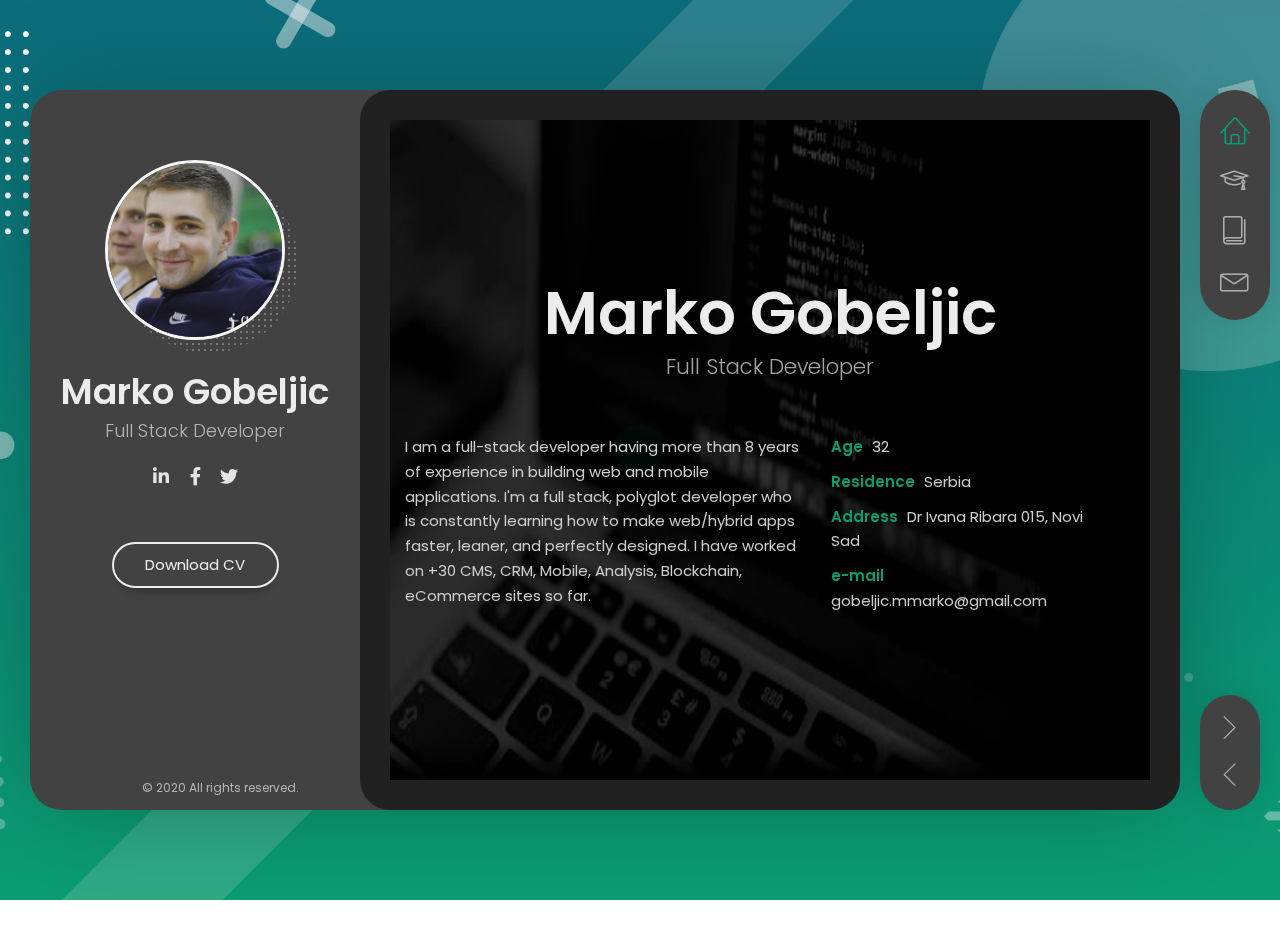
==== commit c0c74c9f: "update title" ====
--- a/index.html
+++ b/index.html
@@ -4,7 +4,7 @@
 <head>
     <meta charset="UTF-8" />
     <meta http-equiv="X-UA-Compatible" content="IE=edge"> 
-    <title>MarkoCV - Resume / CV / vCard Template</title>
+    <title>Marko Gobeljic Resume</title>
     <meta name="viewport" content="width=device-width, initial-scale=1, maximum-scale=1" />
     <meta name="description" content="MarkoCV - Resume / CV / vCard Template" />
     <meta name="keywords" content="vcard, resposnive, retina, resume, jquery, css3, bootstrap, Material CV, portfolio" />
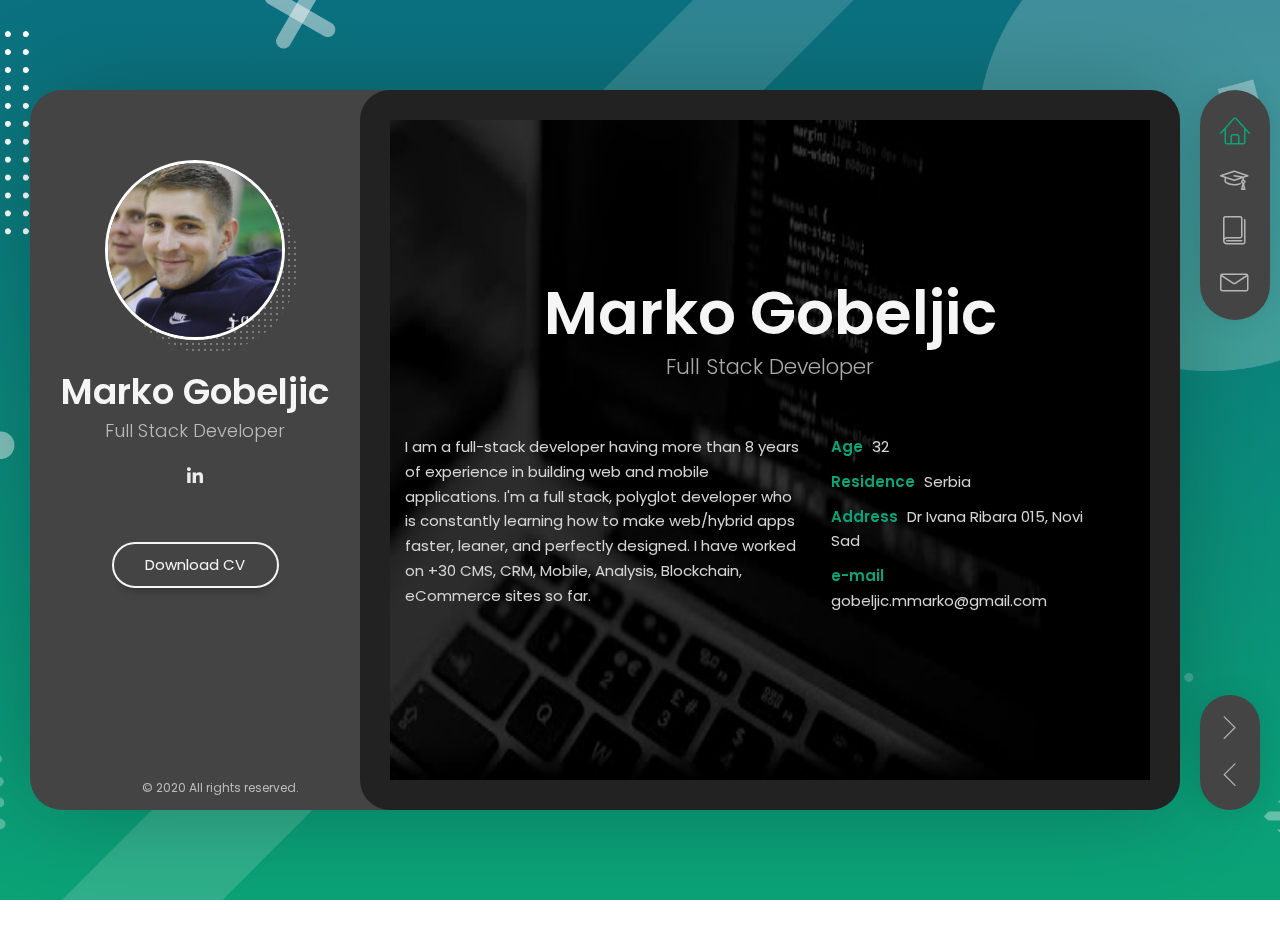
==== commit 57a2f091: "download cv" ====
--- a/index.html
+++ b/index.html
@@ -80,14 +80,12 @@
 
             <div class="social-links">
               <ul>
-                <li><a href="#" target="_blank"><i class="fab fa-linkedin-in"></i></a></li>
-                <li><a href="#" target="_blank"><i class="fab fa-facebook-f"></i></a></li>
-                <li><a href="#" target="_blank"><i class="fab fa-twitter"></i></a></li>
+                <li><a href="https://www.linkedin.com/in/marko-gobeljic" target="_blank"><i class="fab fa-linkedin-in"></i></a></li>
               </ul>
             </div>
 
             <div class="header-buttons">
-              <a href="#" target="_blank" class="btn btn-primary">Download CV</a>
+              <a href="CV/Marko.pdf" class="btn btn-primary" download>Download CV</a>
             </div>
 
             <div class="copyrights">© 2020 All rights reserved.</div>
@@ -709,21 +707,14 @@
                     <div class="col-xs-12 col-sm-4">
                       <div class="lm-info-block gray-default">
                         <i class="lnr lnr-map-marker"></i>
-                        <h4>San Francisco</h4>
+                        <h4>Novi Sad</h4>
                         <span class="lm-info-block-value"></span>
                         <span class="lm-info-block-text"></span>
                       </div>
 
                       <div class="lm-info-block gray-default">
-                        <i class="lnr lnr-phone-handset"></i>
-                        <h4>415-832-2000</h4>
-                        <span class="lm-info-block-value"></span>
-                        <span class="lm-info-block-text"></span>
-                      </div>
-
-                      <div class="lm-info-block gray-default">
                         <i class="lnr lnr-envelope"></i>
-                        <h4><a href="https://lmpixels.com/cdn-cgi/l/email-protection" class="__cf_email__" data-cfemail="dcbdb0b9a49cb9a4bdb1acb0b9f2bfb3b1">[email&#160;protected]</a></h4>
+                        <h4><a href="#" class="__cf_email__" data-cfemail="dcbdb0b9a49cb9a4bdb1acb0b9f2bfb3b1">gobeljic.mmarko@gmail.com</a></h4>
                         <span class="lm-info-block-value"></span>
                         <span class="lm-info-block-text"></span>
                       </div>
@@ -743,7 +734,7 @@
                     <div class="col-xs-12 col-sm-8">
                       <div id="map" class="map">
                           <div class="lmpixels-map">
-                            	<iframe frameborder="0" scrolling="no" marginheight="0" marginwidth="0" src="https://maps.google.com/maps?q=San%20Francisco%2C%20S601%20Townsend%20Street%2C%20California%2C%20USA&amp;amp;t=m&amp;amp;z=16&amp;amp;output=embed&amp;amp;iwloc=near&amp;output=embed"></iframe>
+                            	<iframe width="100%" height="600" frameborder="0" scrolling="no" marginheight="0" marginwidth="0" src="https://maps.google.com/maps?width=100%25&amp;height=600&amp;hl=en&amp;q=Dr%20Ivana%20Ribara%20015,%20Novi%20Sad+(My%20Address)&amp;t=&amp;z=14&amp;ie=UTF8&amp;iwloc=B&amp;output=embed"></iframe>
                             </div>
                       </div>
                       <div class="block-title">
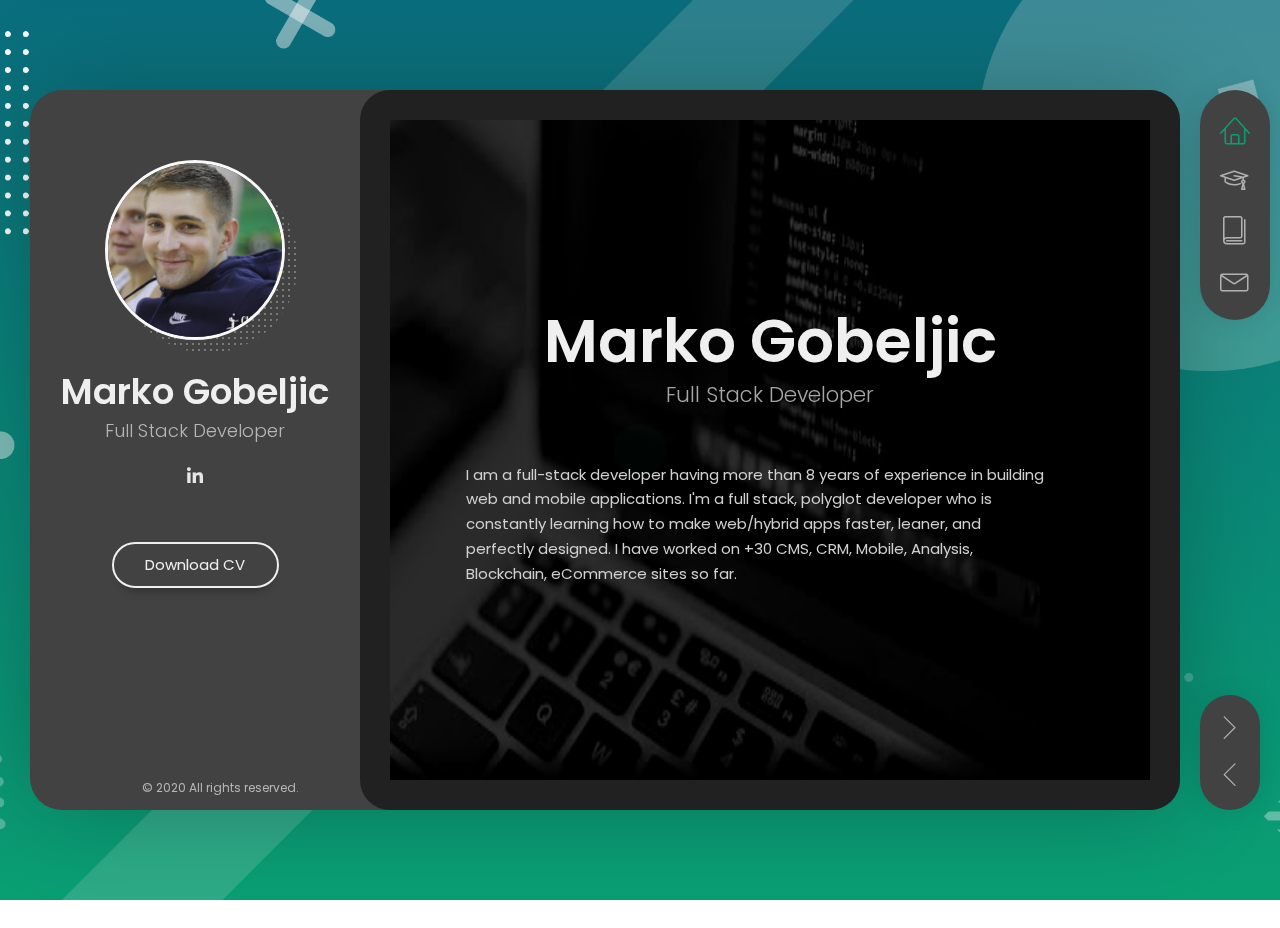
==== commit 036ba207: "style update" ====
--- a/index.html
+++ b/index.html
@@ -128,40 +128,14 @@
                         </div>
                           <div class="section-content-1">
                             <!-- Personal Information -->
-                            <div class="row">
-                              <div class="col-xs-12 col-sm-7">
+                            <div class="row justify-center">
+                              <div class="col-xs-12 col-sm-10">
                                 <p>I am a full-stack developer having more than 8 years of experience
                                     in building web and mobile applications. I'm a full stack, polyglot
                                     developer who is constantly learning how to make web/hybrid apps
                                     faster, leaner, and perfectly designed. I have worked on +30 CMS,
                                     CRM, Mobile, Analysis, Blockchain, eCommerce sites so far.
                                 </p>
-                              </div>
-
-                              <div class="col-xs-12 col-sm-5">
-                                <div class="info-list">
-                                  <ul>
-                                    <li>
-                                      <span class="title">Age</span>
-                                      <span class="value">32</span>
-                                    </li>
-
-                                    <li>
-                                      <span class="title">Residence</span>
-                                      <span class="value">Serbia</span>
-                                    </li>
-
-                                    <li>
-                                      <span class="title">Address</span>
-                                      <span class="value">Dr Ivana Ribara 015, Novi Sad</span>
-                                    </li>
-
-                                    <li>
-                                      <span class="title">e-mail</span>
-                                      <span class="value">gobeljic.mmarko@gmail.com</span>
-                                    </li>
-                                  </ul>
-                                </div>
                               </div>
                             </div>
                           </div>
--- a/css/main.css
+++ b/css/main.css
@@ -2776,4 +2776,8 @@
 }
 
 .text-justify {
+}
+
+.justify-center {
+	justify-content: center;
 }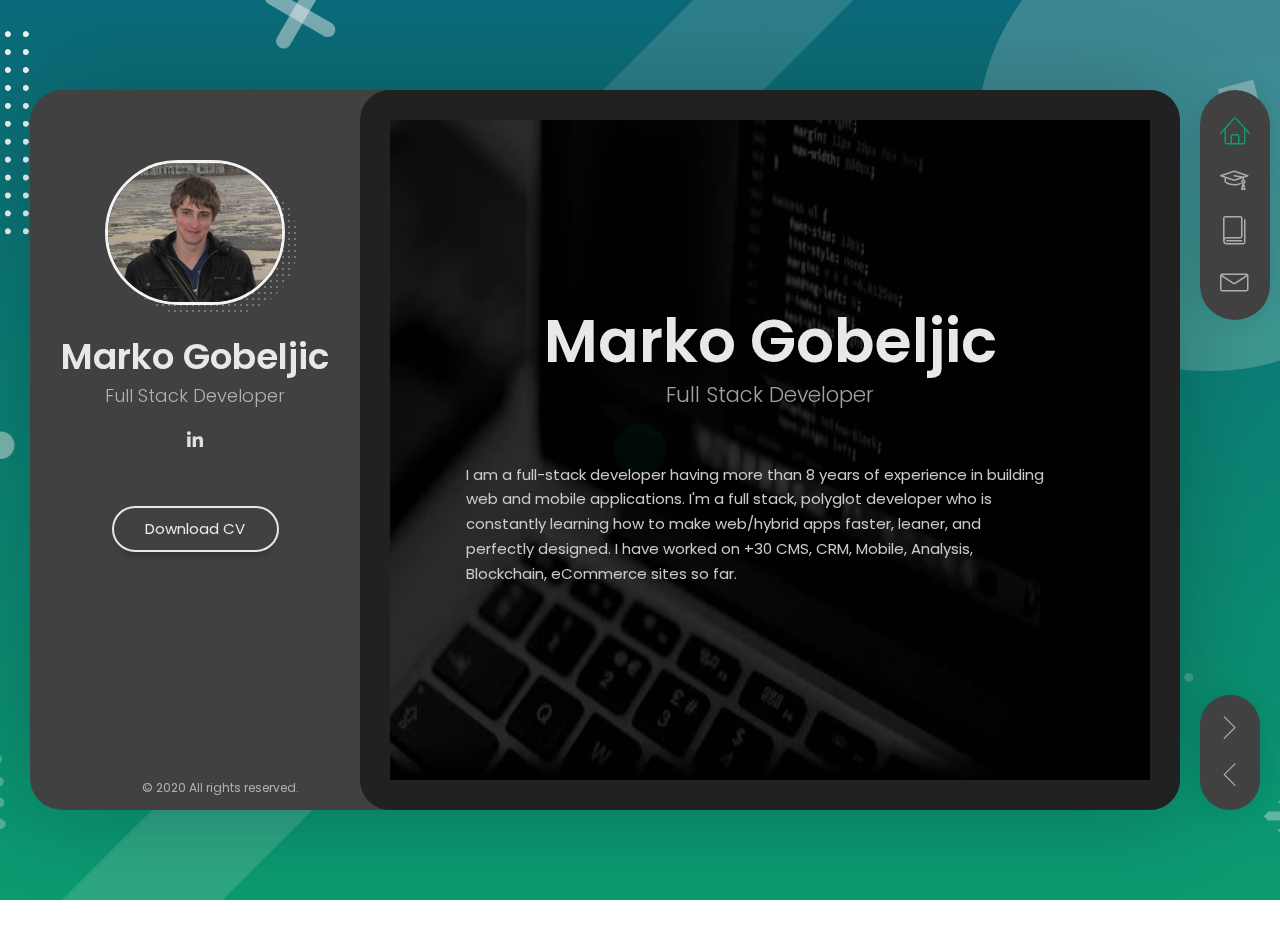
==== commit c9b23afe: "update" ====
--- a/index.html
+++ b/index.html
@@ -530,17 +530,17 @@
                           <div class="blog-card">
                             <div class="media-block">
                               <div class="category">
-                                <a href="#" title="View all posts in Design">Coinmetro</a>
-                              </div>
-                              <a href="#">
+                                <a href="https://go.coinmetro.com/express" title="View all posts in Design" target="_blank">Coinmetro</a>
+                              </div>
+                              <a href="https://go.coinmetro.com/express" target="_blank">
                                 <img src="img/blog/blog_post_1.png" class="size-blog-masonry-image-two-c" alt="Why I Switched to Sketch For UI Design" title="" />
                                 <div class="mask"></div>
                               </a>
                             </div>
                             <div class="post-info">
                               <div class="post-date">React, Typscript, Node, Socket.io, TradingView</div>
-                              <a href="#">
-                                <h4 class="blog-item-title">Brand new cryptocurrency trading platform</h4>
+                              <a href="https://go.coinmetro.com/express" target="_blank">
+                                <h4 class="blog-item-title">Cryptocurrency trading platform</h4>
                               </a>
                             </div>
                           </div>
@@ -552,17 +552,17 @@
                           <div class="blog-card">
                             <div class="media-block">
                               <div class="category">
-                                <a href="#" title="View all posts in UI">MyContainer</a>
-                              </div>
-                              <a href="#">
+                                <a href="https://www.mycointainer.com/" target="_blank" title="View all posts in UI">MyContainer</a>
+                              </div>
+                              <a href="https://www.mycointainer.com/" target="_blank">
                                 <img src="img/blog/blog_post_2.png" class="size-blog-masonry-image-two-c" alt="Best Practices for Animated Progress Indicators" title="" />
                                 <div class="mask"></div>
                               </a>
                             </div>
                             <div class="post-info">
                               <div class="post-date">React, Typescript, Material UI, Nest.js, Storybook</div>
-                              <a href="#">
-                                <h4 class="blog-item-title">MyCointainer is the best investment platform</h4>
+                              <a href="https://www.mycointainer.com/" target="_blank">
+                                <h4 class="blog-item-title">Manage transfer coins & wallet</h4>
                               </a>
                             </div>
                           </div>
@@ -584,72 +584,119 @@
                             <div class="post-info">
                               <div class="post-date">Next, GraphQL, Material UI, AWS</div>
                               <a href="#">
-                                <h4 class="blog-item-title">Designing the Perfect Feature Comparison Table</h4>
+                                <h4 class="blog-item-title">Dashboard for eCommerce</h4>
                               </a>
                             </div>
                           </div>
                         </div>
                         <!-- End of Blog Post 3 -->
+
+
+                        <!-- Blog Post 5 -->
+                        <div class="item post-2">
+                          <div class="blog-card">
+                            <div class="media-block">
+                              <div class="category">
+                                <a href="https://jetradar.com" target="_blank" title="View all posts in E-Commerce">Jet Radar</a>
+                              </div>
+                              <a href="https://jetradar.com" target="_blank">
+                                <img src="img/blog/blog_post_5.png" class="size-blog-masonry-image-two-c" alt="An Overview of E-Commerce Platforms" title="" />
+                                <div class="mask"></div>
+                              </a>
+                            </div>
+                            <div class="post-info">
+                              <div class="post-date">React, Typescript, Firebase, AI, Mapbox, Node</div>
+                              <a href="https://jetradar.com" target="_blank">
+                                <h4 class="blog-item-title">Booking airport platform</h4>
+                              </a>
+                            </div>
+                          </div>
+                        </div>
+                        <!-- End of Blog Post 5 -->
+
 
                         <!-- Blog Post 4 -->
                         <div class="item post-2">
                           <div class="blog-card">
                             <div class="media-block">
                               <div class="category">
-                                <a href="#" title="View all posts in E-Commerce">TheRundown</a>
-                              </div>
-                              <a href="#">
+                                <a href="https://therundown.io" target="_blank" title="View all posts in E-Commerce">TheRundown</a>
+                              </div>
+                              <a href="https://therundown.io" target="_blank">
                                 <img src="img/blog/blog_post_4.png" class="size-blog-masonry-image-two-c" alt="An Overview of E-Commerce Platforms" title="" />
                                 <div class="mask"></div>
                               </a>
                             </div>
                             <div class="post-info">
                               <div class="post-date">Vue3, Laravel, Tailwind Css, Vutify</div>
-                              <a href="#">
-                                <h4 class="blog-item-title">The leading platform for real-time odds, scores ...</h4>
-                              </a>
-                            </div>
-                          </div>
-                        </div>
-                        <!-- End of Blog Post 4 -->
-
-                        <!-- Blog Post 5 -->
+                              <a href="https://therundown.io" target="_blank">
+                                <h4 class="blog-item-title">News API service (Real-Time)</h4>
+                              </a>
+                            </div>
+                          </div>
+                        </div>
+                        <!-- End of Blog Post 6 -->
+
+                        <!-- Blog Post 6 Nuxt-->
                         <div class="item post-2">
                           <div class="blog-card">
                             <div class="media-block">
                               <div class="category">
-                                <a href="#" title="View all posts in E-Commerce">Jet Radar</a>
-                              </div>
-                              <a href="#">
-                                <img src="img/blog/blog_post_5.png" class="size-blog-masonry-image-two-c" alt="An Overview of E-Commerce Platforms" title="" />
+                                <a href="https://www.vergleich.org/" target="_blank" title="View all posts in E-Commerce">Vergleich</a>
+                              </div>
+                              <a href="https://www.vergleich.org/" target="_blank">
+                                <img src="img/blog/blog_post_7.png" class="size-blog-masonry-image-two-c" alt="An Overview of E-Commerce Platforms" title="" />
                                 <div class="mask"></div>
                               </a>
                             </div>
                             <div class="post-info">
-                              <div class="post-date">React, Typescript, Firebase, AI, Mapbox, Node</div>
-                              <a href="#">
-                                <h4 class="blog-item-title">Travel SE that allows users to compare airline prices & offers</h4>
-                              </a>
-                            </div>
-                          </div>
-                        </div>
-                        <!-- End of Blog Post 5 -->
-
-                        <!-- Blog Post 6 -->
+                              <div class="post-date">Nuxt, Node, AWS, Auth0 </div>
+                              <a href="https://www.vergleich.org/" target="_blank">
+                                <h4 class="blog-item-title">Financing & investments Service</h4>
+                              </a>
+                            </div>
+                          </div>
+                        </div>
+                        <!-- End of Blog Post 4 -->
+
+
+                        <!-- Blog Post 6 Angular -->
                         <div class="item post-2">
                           <div class="blog-card">
                             <div class="media-block">
                               <div class="category">
-                                <a href="#" title="View all posts in E-Commerce">SnatchBot</a>
-                              </div>
-                              <a href="#">
+                                <a href="https://snatchbot.me" target="_blank" title="View all posts in E-Commerce">SnatchBot</a>
+                              </div>
+                              <a href="https://snatchbot.me" target="_blank">
                                 <img src="img/blog/blog_post_6.png" class="size-blog-masonry-image-two-c" alt="An Overview of E-Commerce Platforms" title="" />
                                 <div class="mask"></div>
                               </a>
                             </div>
                             <div class="post-info">
                               <div class="post-date">Angular 11, Material, RxJs, ASP.Net</div>
-                              <a href="#">
+                              <a href="https://snatchbot.me" target="_blank">
+                                <h4 class="blog-item-title">Intelligent VA Bot Platform</h4>
+                              </a>
+                            </div>
+                          </div>
+                        </div>
+                        <!-- End of Blog Post 6 -->
+
+                        <!-- Blog Post 8 Angular -->
+                        <div class="item post-2">
+                          <div class="blog-card">
+                            <div class="media-block">
+                              <div class="category">
+                                <a href="http://kolytics.scalarflow.co.uk/" target="_blank" title="View all posts in E-Commerce">SnatchBot</a>
+                              </div>
+                              <a href="http://kolytics.scalarflow.co.uk/" target="_blank">
+                                <img src="img/blog/blog_post_8.png" class="size-blog-masonry-image-two-c" alt="An Overview of E-Commerce Platforms" title="" />
+                                <div class="mask"></div>
+                              </a>
+                            </div>
+                            <div class="post-info">
+                              <div class="post-date">Angular 12, D3, Ngix, .Net</div>
+                              <a href="http://kolytics.scalarflow.co.uk/" target="_blank">
                                 <h4 class="blog-item-title">Intelligent Virtual Assistant Platform with Robotic Process Automation</h4>
                               </a>
                             </div>
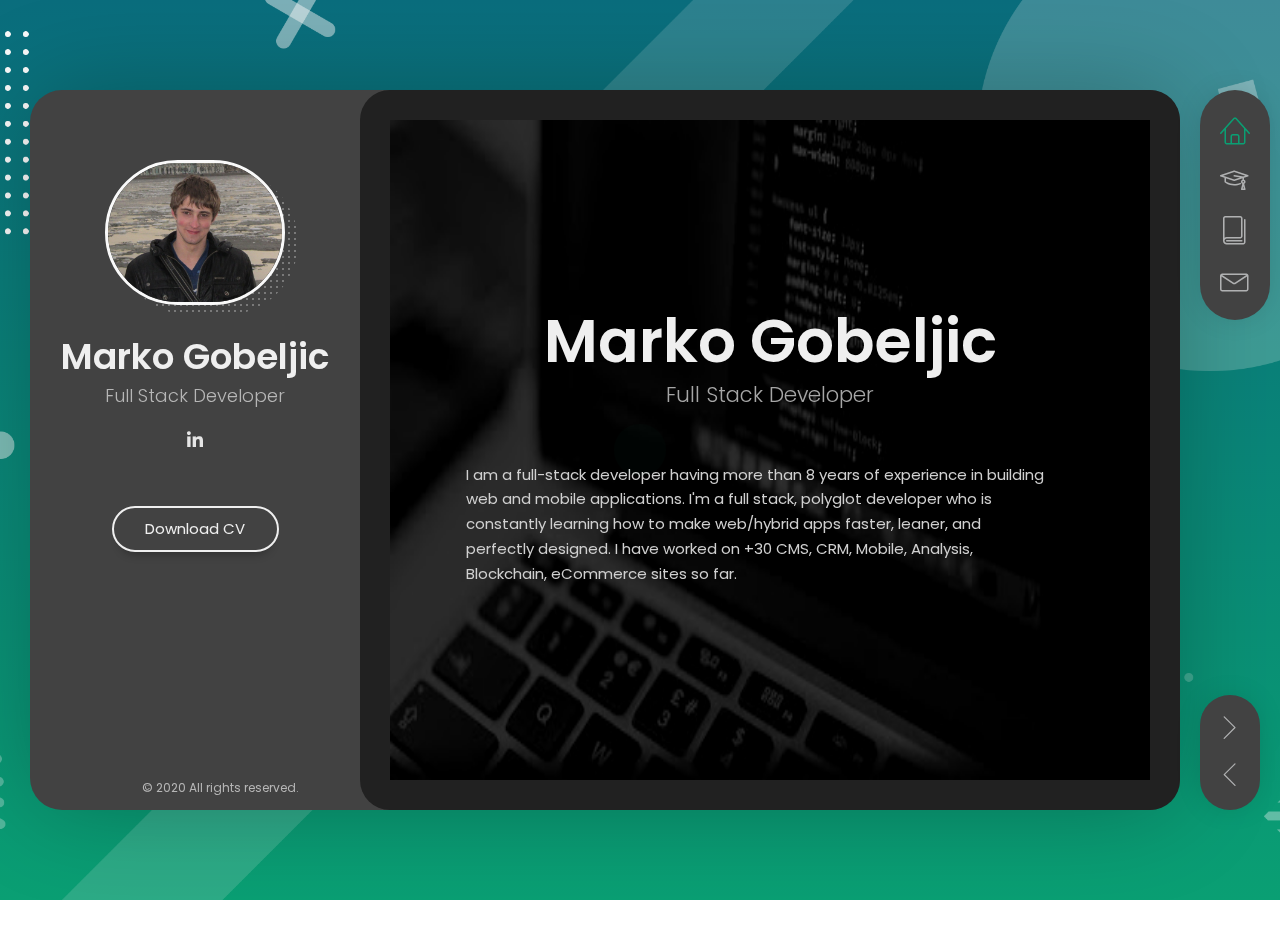
==== commit 92ef6e25: "update" ====
--- a/index.html
+++ b/index.html
@@ -697,7 +697,7 @@
                             <div class="post-info">
                               <div class="post-date">Angular 12, D3, Ngix, .Net</div>
                               <a href="http://kolytics.scalarflow.co.uk/" target="_blank">
-                                <h4 class="blog-item-title">Intelligent Virtual Assistant Platform with Robotic Process Automation</h4>
+                                <h4 class="blog-item-title">Real Estate Application</h4>
                               </a>
                             </div>
                           </div>
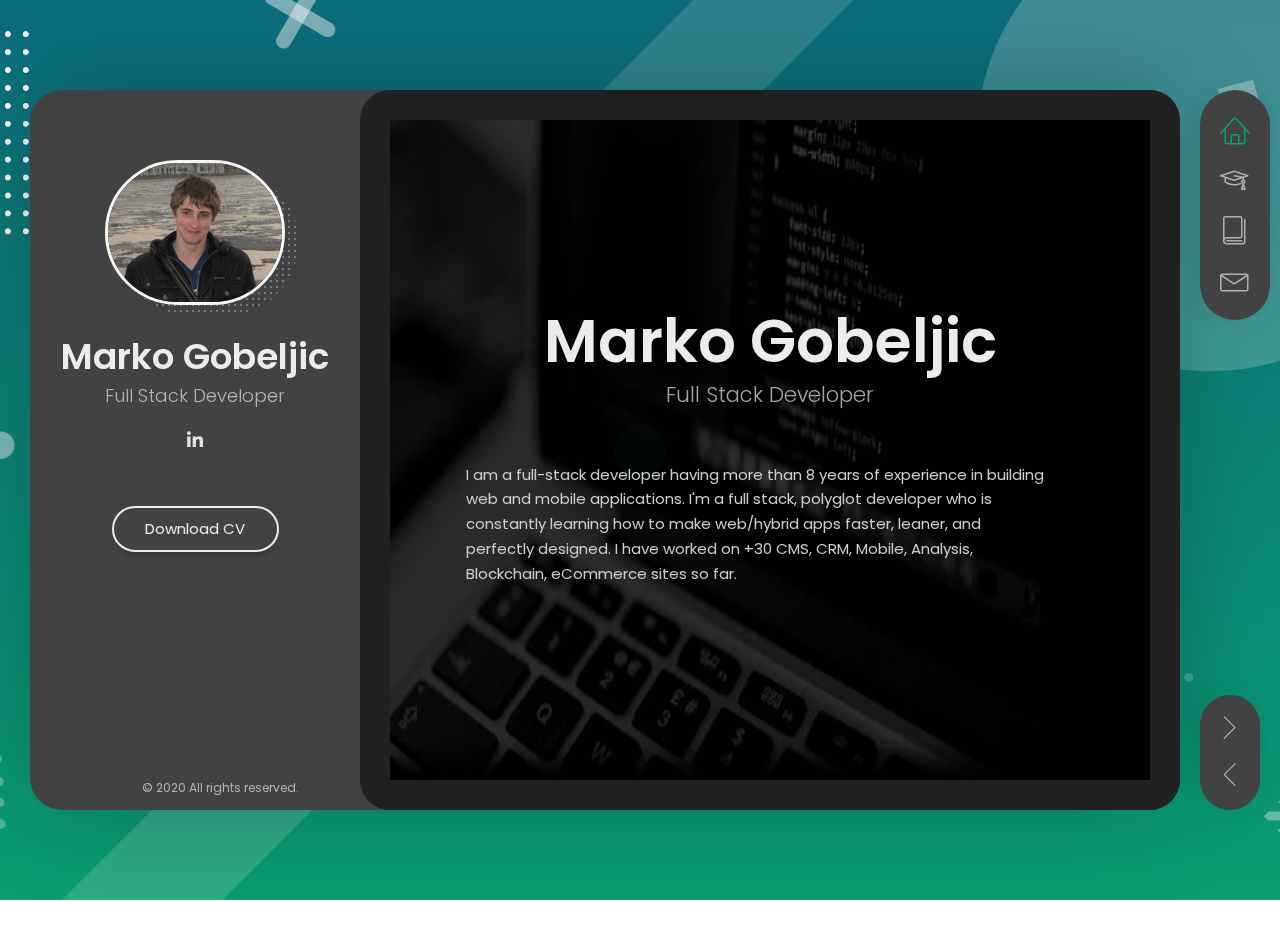
==== commit d154ba5d: "update - text" ====
--- a/index.html
+++ b/index.html
@@ -6,8 +6,8 @@
     <meta http-equiv="X-UA-Compatible" content="IE=edge"> 
     <title>Marko Gobeljic Resume</title>
     <meta name="viewport" content="width=device-width, initial-scale=1, maximum-scale=1" />
-    <meta name="description" content="MarkoCV - Resume / CV / vCard Template" />
-    <meta name="keywords" content="vcard, resposnive, retina, resume, jquery, css3, bootstrap, Material CV, portfolio" />
+    <meta name="description" content="MarkoCV" />
+    <meta name="keywords" content="Marko Gobeljic, resposnive, resume, jquery, css3, bootstrap, Material CV, portfolio" />
     <meta name="author" content="lmpixels" />
     <link rel="shortcut icon" href="favicon.ico">
 
